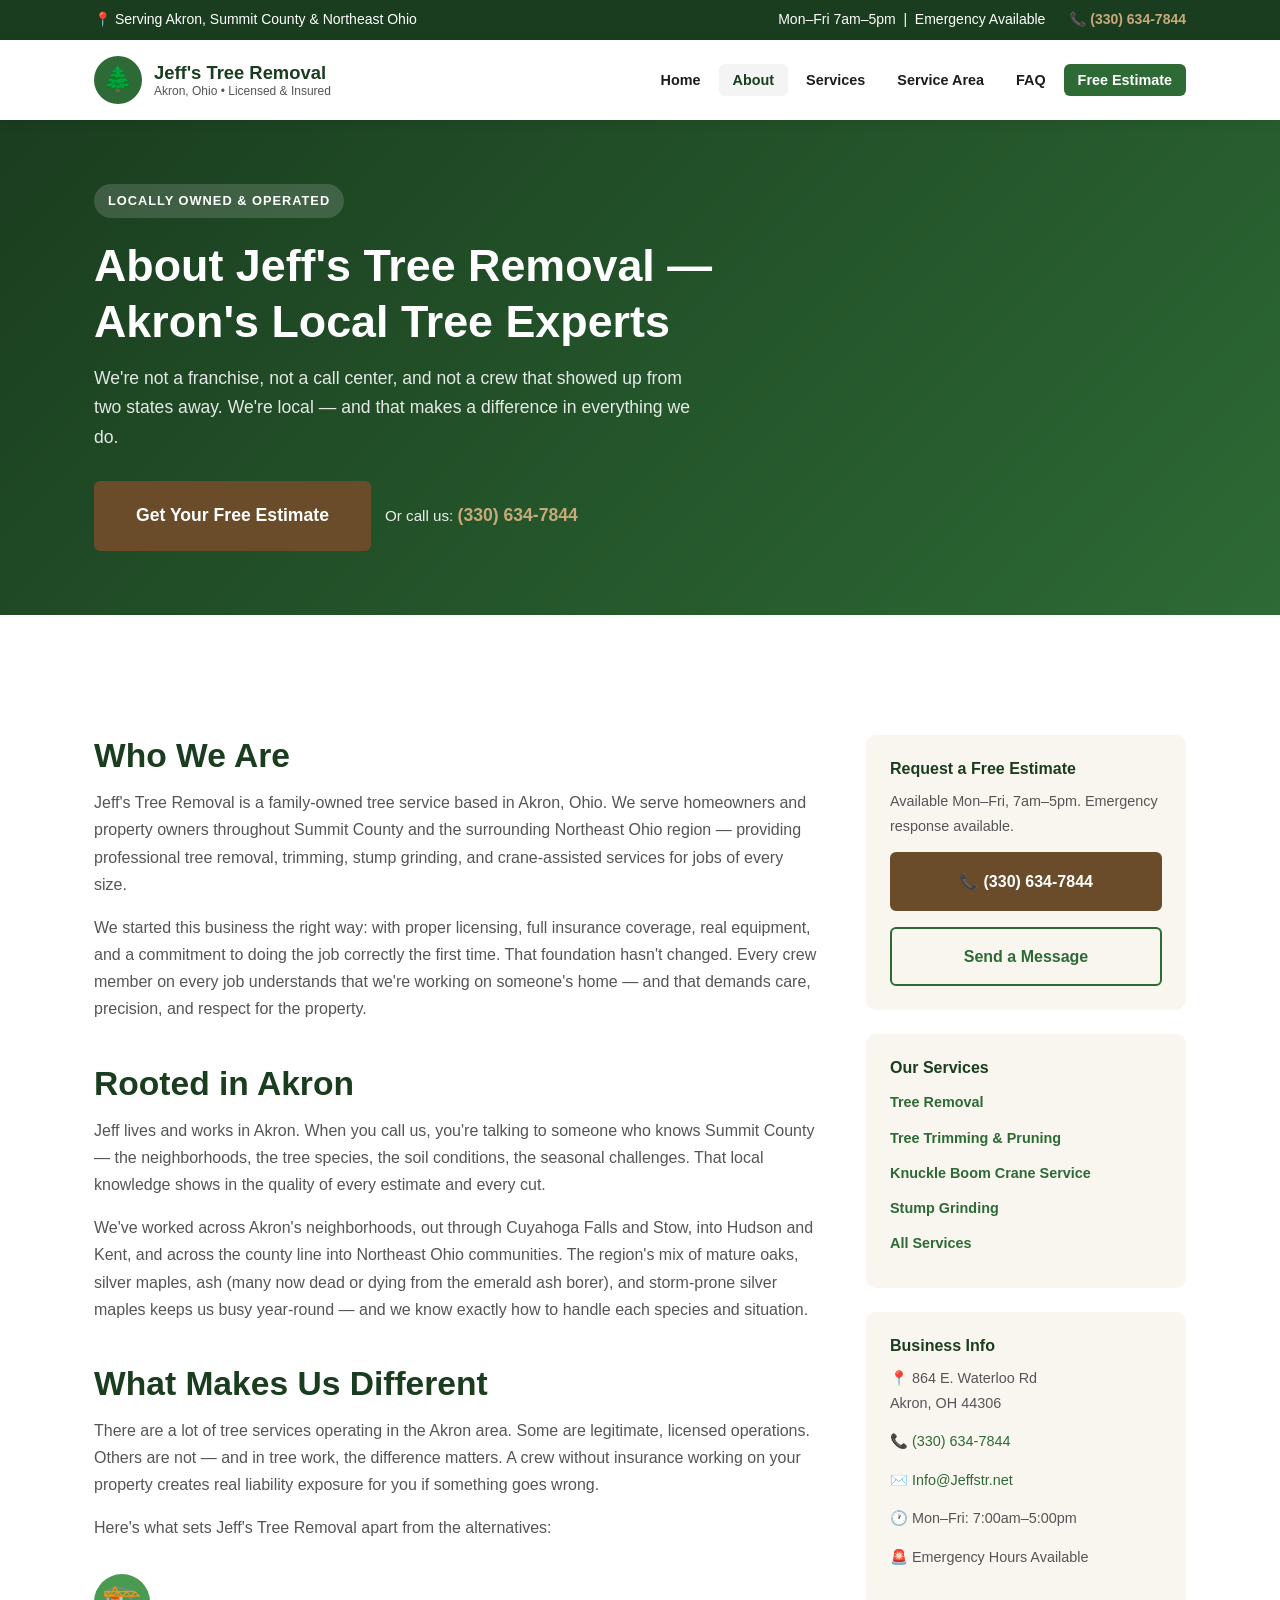
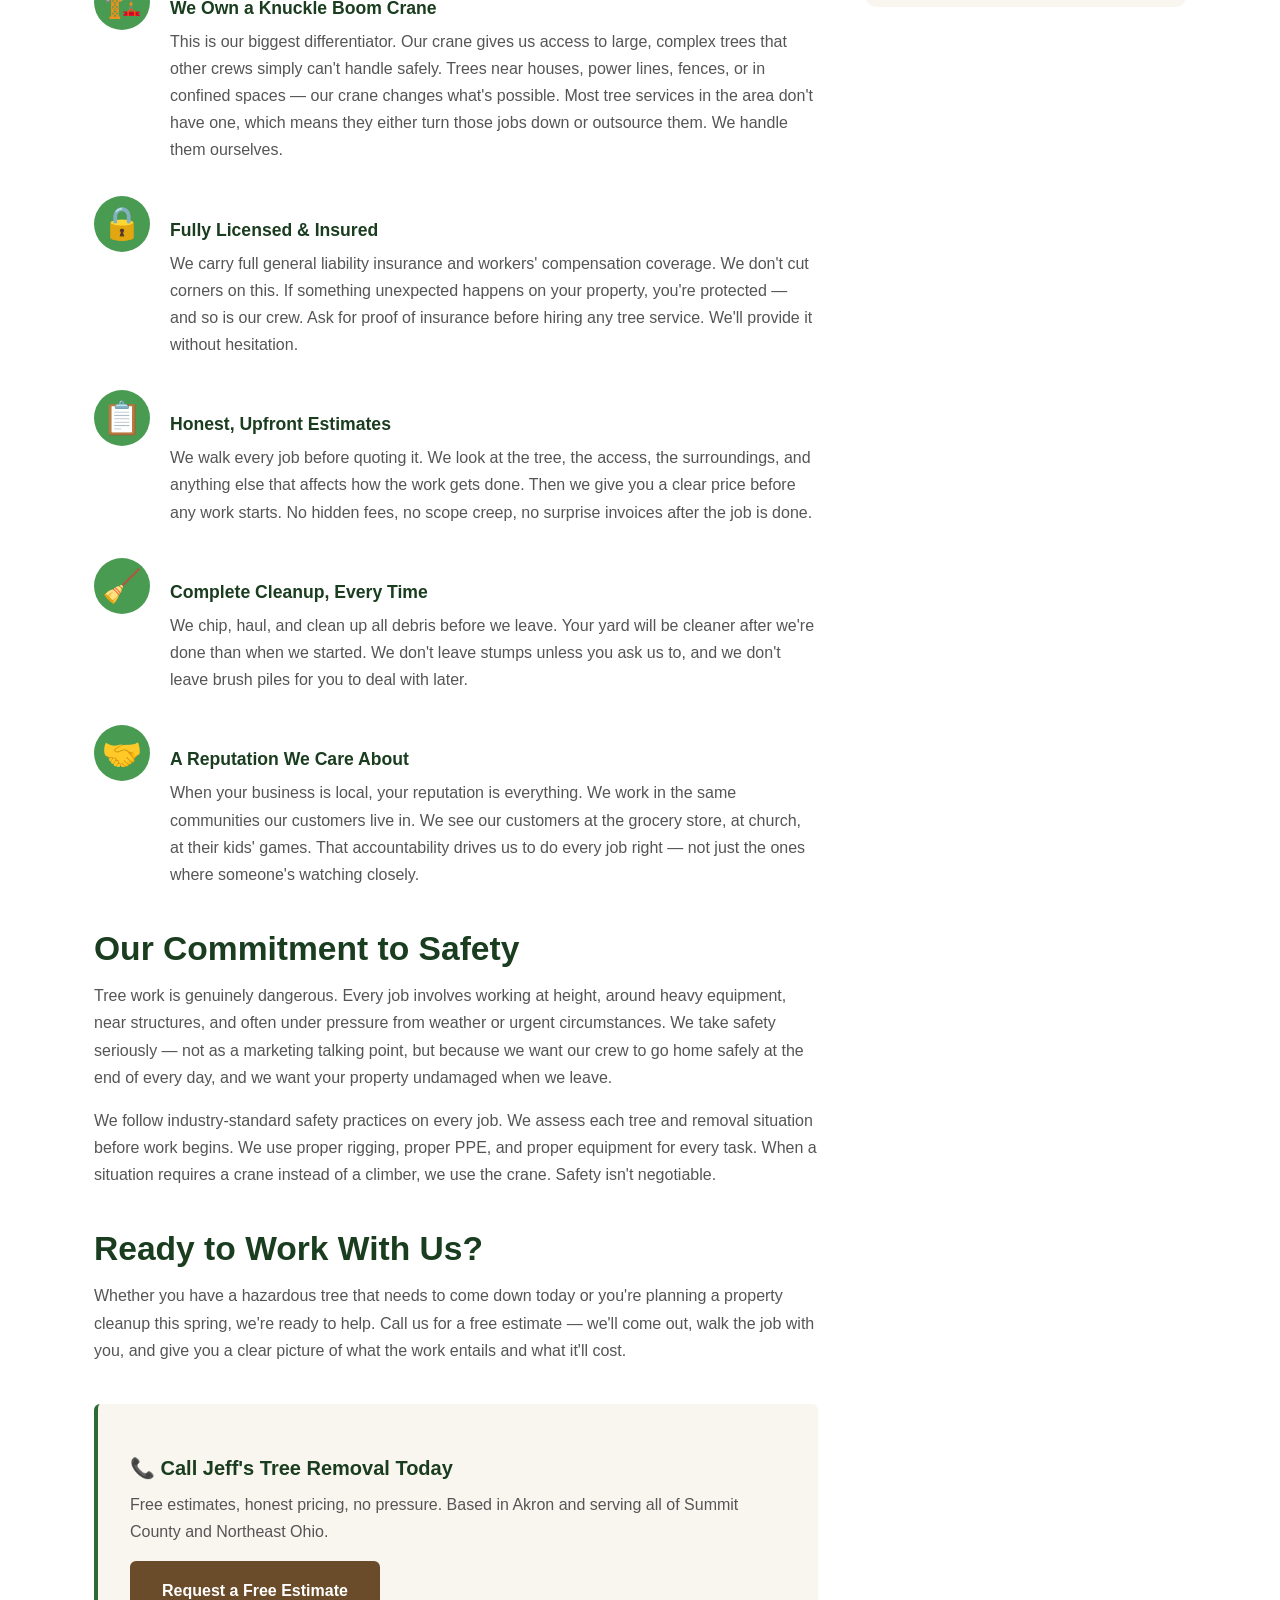
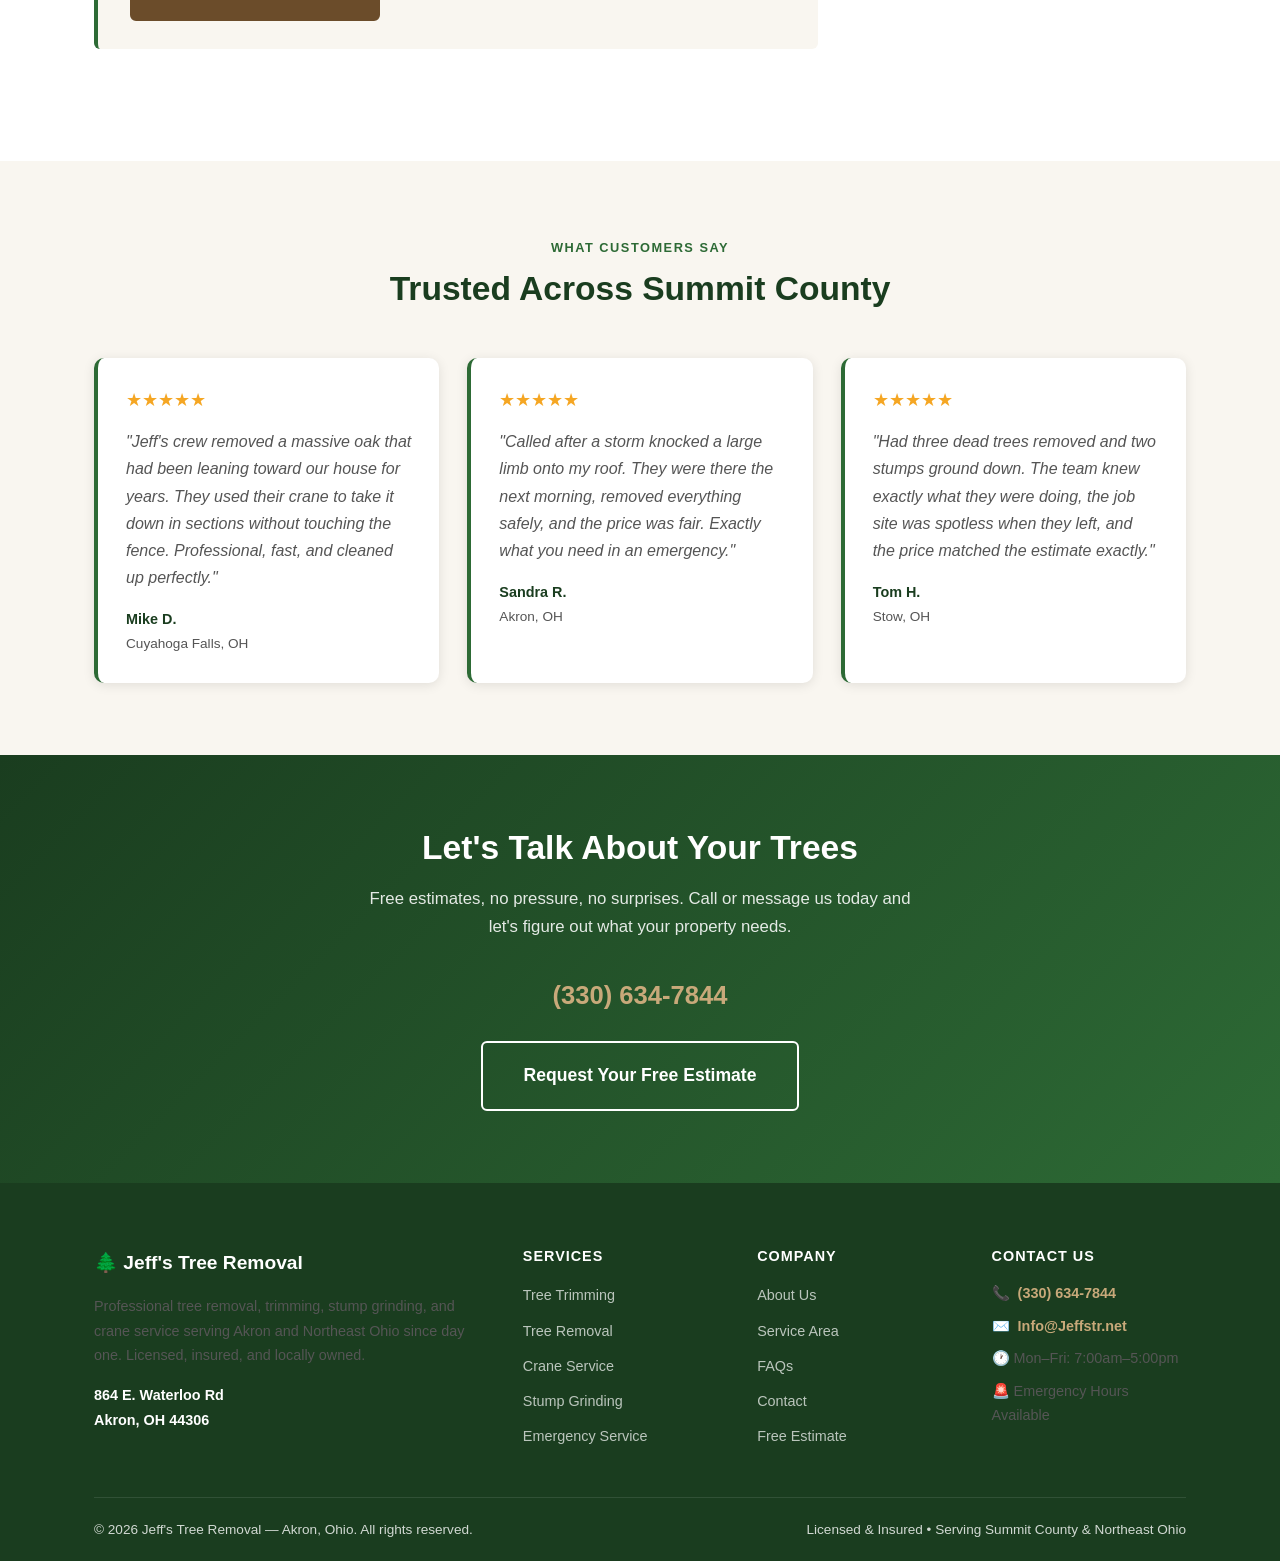
==== about.html @ 631e23ee "Add remaining pages: crane-service, about, faq, service-area, contact, services + CSS updates" ====
<!DOCTYPE html>
<html lang="en">
<head>
  <meta charset="UTF-8">
  <meta name="viewport" content="width=device-width, initial-scale=1.0">
  <title>About Jeff's Tree Removal | Local Akron, OH Tree Service</title>
  <meta name="description" content="Jeff's Tree Removal is a locally owned tree service based in Akron, OH. Licensed, insured, and serving Summit County. Call (330) 634-7844 for a free estimate.">
  <link rel="canonical" href="https://www.jeffstr.net/about.html">
  <link rel="stylesheet" href="styles.css">
</head>
<body>

  <!-- Top Bar -->
  <div class="topbar">
    <div class="container">
      <span>📍 Serving Akron, Summit County &amp; Northeast Ohio</span>
      <div class="topbar-items">
        <span>Mon–Fri 7am–5pm &nbsp;|&nbsp; Emergency Available</span>
        <a href="tel:3306347844">📞 (330) 634-7844</a>
      </div>
    </div>
  </div>

  <!-- Header -->
  <header class="site-header">
    <div class="header-inner">
      <a href="index.html" class="site-logo">
        <div class="logo-icon">🌲</div>
        <div class="logo-text">
          <div class="logo-name">Jeff's Tree Removal</div>
          <div class="logo-tag">Akron, Ohio &bull; Licensed &amp; Insured</div>
        </div>
      </a>
      <nav>
        <button class="menu-toggle" onclick="document.querySelector('nav ul').classList.toggle('open')">☰</button>
        <ul>
          <li><a href="index.html">Home</a></li>
          <li><a href="about.html" class="active">About</a></li>
          <li><a href="services.html">Services</a></li>
          <li><a href="service-area.html">Service Area</a></li>
          <li><a href="faq.html">FAQ</a></li>
          <li><a href="contact.html" class="nav-cta">Free Estimate</a></li>
        </ul>
      </nav>
    </div>
  </header>

  <!-- Page Hero -->
  <section class="page-hero">
    <div class="container">
      <div class="page-hero-content">
        <div class="hero-badge">Locally Owned &amp; Operated</div>
        <h1>About Jeff's Tree Removal — Akron's Local Tree Experts</h1>
        <p>We're not a franchise, not a call center, and not a crew that showed up from two states away. We're local — and that makes a difference in everything we do.</p>
        <div class="hero-actions">
          <a href="contact.html" class="btn btn-earth btn-lg">Get Your Free Estimate</a>
          <div class="hero-phone">Or call us: <a href="tel:3306347844">(330) 634-7844</a></div>
        </div>
      </div>
    </div>
  </section>

  <!-- About Content -->
  <section class="section">
    <div class="container content-layout">
      <div class="content-main">
        <h2>Who We Are</h2>
        <p>Jeff's Tree Removal is a family-owned tree service based in Akron, Ohio. We serve homeowners and property owners throughout Summit County and the surrounding Northeast Ohio region — providing professional tree removal, trimming, stump grinding, and crane-assisted services for jobs of every size.</p>
        <p>We started this business the right way: with proper licensing, full insurance coverage, real equipment, and a commitment to doing the job correctly the first time. That foundation hasn't changed. Every crew member on every job understands that we're working on someone's home — and that demands care, precision, and respect for the property.</p>

        <h2>Rooted in Akron</h2>
        <p>Jeff lives and works in Akron. When you call us, you're talking to someone who knows Summit County — the neighborhoods, the tree species, the soil conditions, the seasonal challenges. That local knowledge shows in the quality of every estimate and every cut.</p>
        <p>We've worked across Akron's neighborhoods, out through Cuyahoga Falls and Stow, into Hudson and Kent, and across the county line into Northeast Ohio communities. The region's mix of mature oaks, silver maples, ash (many now dead or dying from the emerald ash borer), and storm-prone silver maples keeps us busy year-round — and we know exactly how to handle each species and situation.</p>

        <h2>What Makes Us Different</h2>
        <p>There are a lot of tree services operating in the Akron area. Some are legitimate, licensed operations. Others are not — and in tree work, the difference matters. A crew without insurance working on your property creates real liability exposure for you if something goes wrong.</p>
        <p>Here's what sets Jeff's Tree Removal apart from the alternatives:</p>

        <div class="about-features">
          <div class="about-feature">
            <div class="about-feature-icon">🏗️</div>
            <div>
              <h3>We Own a Knuckle Boom Crane</h3>
              <p>This is our biggest differentiator. Our crane gives us access to large, complex trees that other crews simply can't handle safely. Trees near houses, power lines, fences, or in confined spaces — our crane changes what's possible. Most tree services in the area don't have one, which means they either turn those jobs down or outsource them. We handle them ourselves.</p>
            </div>
          </div>
          <div class="about-feature">
            <div class="about-feature-icon">🔒</div>
            <div>
              <h3>Fully Licensed &amp; Insured</h3>
              <p>We carry full general liability insurance and workers' compensation coverage. We don't cut corners on this. If something unexpected happens on your property, you're protected — and so is our crew. Ask for proof of insurance before hiring any tree service. We'll provide it without hesitation.</p>
            </div>
          </div>
          <div class="about-feature">
            <div class="about-feature-icon">📋</div>
            <div>
              <h3>Honest, Upfront Estimates</h3>
              <p>We walk every job before quoting it. We look at the tree, the access, the surroundings, and anything else that affects how the work gets done. Then we give you a clear price before any work starts. No hidden fees, no scope creep, no surprise invoices after the job is done.</p>
            </div>
          </div>
          <div class="about-feature">
            <div class="about-feature-icon">🧹</div>
            <div>
              <h3>Complete Cleanup, Every Time</h3>
              <p>We chip, haul, and clean up all debris before we leave. Your yard will be cleaner after we're done than when we started. We don't leave stumps unless you ask us to, and we don't leave brush piles for you to deal with later.</p>
            </div>
          </div>
          <div class="about-feature">
            <div class="about-feature-icon">🤝</div>
            <div>
              <h3>A Reputation We Care About</h3>
              <p>When your business is local, your reputation is everything. We work in the same communities our customers live in. We see our customers at the grocery store, at church, at their kids' games. That accountability drives us to do every job right — not just the ones where someone's watching closely.</p>
            </div>
          </div>
        </div>

        <h2>Our Commitment to Safety</h2>
        <p>Tree work is genuinely dangerous. Every job involves working at height, around heavy equipment, near structures, and often under pressure from weather or urgent circumstances. We take safety seriously — not as a marketing talking point, but because we want our crew to go home safely at the end of every day, and we want your property undamaged when we leave.</p>
        <p>We follow industry-standard safety practices on every job. We assess each tree and removal situation before work begins. We use proper rigging, proper PPE, and proper equipment for every task. When a situation requires a crane instead of a climber, we use the crane. Safety isn't negotiable.</p>

        <h2>Ready to Work With Us?</h2>
        <p>Whether you have a hazardous tree that needs to come down today or you're planning a property cleanup this spring, we're ready to help. Call us for a free estimate — we'll come out, walk the job with you, and give you a clear picture of what the work entails and what it'll cost.</p>

        <div class="callout-box">
          <h3>📞 Call Jeff's Tree Removal Today</h3>
          <p>Free estimates, honest pricing, no pressure. Based in Akron and serving all of Summit County and Northeast Ohio.</p>
          <a href="contact.html" class="btn btn-earth">Request a Free Estimate</a>
        </div>
      </div>

      <aside class="content-sidebar">
        <div class="sidebar-card">
          <h3>Request a Free Estimate</h3>
          <p>Available Mon–Fri, 7am–5pm. Emergency response available.</p>
          <a href="tel:3306347844" class="btn btn-earth btn-block">📞 (330) 634-7844</a>
          <a href="contact.html" class="btn btn-outline btn-block mt-1">Send a Message</a>
        </div>
        <div class="sidebar-card">
          <h3>Our Services</h3>
          <ul class="sidebar-links">
            <li><a href="tree-removal.html">Tree Removal</a></li>
            <li><a href="tree-trimming.html">Tree Trimming &amp; Pruning</a></li>
            <li><a href="crane-service.html">Knuckle Boom Crane Service</a></li>
            <li><a href="stump-grinding.html">Stump Grinding</a></li>
            <li><a href="services.html">All Services</a></li>
          </ul>
        </div>
        <div class="sidebar-card">
          <h3>Business Info</h3>
          <p>📍 864 E. Waterloo Rd<br>Akron, OH 44306</p>
          <p>📞 <a href="tel:3306347844">(330) 634-7844</a></p>
          <p>✉️ <a href="mailto:Info@Jeffstr.net">Info@Jeffstr.net</a></p>
          <p>🕐 Mon–Fri: 7:00am–5:00pm</p>
          <p>🚨 Emergency Hours Available</p>
        </div>
      </aside>
    </div>
  </section>

  <!-- Testimonials -->
  <section class="section section-light">
    <div class="container">
      <div class="section-header text-center">
        <div class="section-eyebrow">What Customers Say</div>
        <h2>Trusted Across Summit County</h2>
      </div>
      <div class="testimonials-grid">
        <div class="testimonial-card">
          <div class="testimonial-stars">★★★★★</div>
          <p class="testimonial-text">"Jeff's crew removed a massive oak that had been leaning toward our house for years. They used their crane to take it down in sections without touching the fence. Professional, fast, and cleaned up perfectly."</p>
          <div class="testimonial-author">Mike D.</div>
          <div class="testimonial-location">Cuyahoga Falls, OH</div>
        </div>
        <div class="testimonial-card">
          <div class="testimonial-stars">★★★★★</div>
          <p class="testimonial-text">"Called after a storm knocked a large limb onto my roof. They were there the next morning, removed everything safely, and the price was fair. Exactly what you need in an emergency."</p>
          <div class="testimonial-author">Sandra R.</div>
          <div class="testimonial-location">Akron, OH</div>
        </div>
        <div class="testimonial-card">
          <div class="testimonial-stars">★★★★★</div>
          <p class="testimonial-text">"Had three dead trees removed and two stumps ground down. The team knew exactly what they were doing, the job site was spotless when they left, and the price matched the estimate exactly."</p>
          <div class="testimonial-author">Tom H.</div>
          <div class="testimonial-location">Stow, OH</div>
        </div>
      </div>
    </div>
  </section>

  <!-- CTA -->
  <section class="cta-section">
    <div class="container">
      <h2>Let's Talk About Your Trees</h2>
      <p>Free estimates, no pressure, no surprises. Call or message us today and let's figure out what your property needs.</p>
      <span class="cta-phone"><a href="tel:3306347844">(330) 634-7844</a></span>
      <a href="contact.html" class="btn btn-secondary btn-lg">Request Your Free Estimate</a>
    </div>
  </section>

  <!-- Footer -->
  <footer class="site-footer">
    <div class="footer-main">
      <div class="container">
        <div class="footer-grid">
          <div class="footer-brand">
            <div class="logo-name">🌲 Jeff's Tree Removal</div>
            <p>Professional tree removal, trimming, stump grinding, and crane service serving Akron and Northeast Ohio since day one. Licensed, insured, and locally owned.</p>
            <p style="margin-top:12px"><strong style="color:white">864 E. Waterloo Rd<br>Akron, OH 44306</strong></p>
          </div>
          <div class="footer-col">
            <h4>Services</h4>
            <ul>
              <li><a href="tree-trimming.html">Tree Trimming</a></li>
              <li><a href="tree-removal.html">Tree Removal</a></li>
              <li><a href="crane-service.html">Crane Service</a></li>
              <li><a href="stump-grinding.html">Stump Grinding</a></li>
              <li><a href="contact.html">Emergency Service</a></li>
            </ul>
          </div>
          <div class="footer-col">
            <h4>Company</h4>
            <ul>
              <li><a href="about.html">About Us</a></li>
              <li><a href="service-area.html">Service Area</a></li>
              <li><a href="faq.html">FAQs</a></li>
              <li><a href="contact.html">Contact</a></li>
              <li><a href="contact.html">Free Estimate</a></li>
            </ul>
          </div>
          <div class="footer-col footer-contact">
            <h4>Contact Us</h4>
            <p>📞 <a href="tel:3306347844">(330) 634-7844</a></p>
            <p>✉️ <a href="mailto:Info@Jeffstr.net">Info@Jeffstr.net</a></p>
            <p>🕐 Mon–Fri: 7:00am–5:00pm</p>
            <p>🚨 Emergency Hours Available</p>
          </div>
        </div>
      </div>
    </div>
    <div class="container">
      <div class="footer-bottom">
        <span>© 2026 Jeff's Tree Removal — Akron, Ohio. All rights reserved.</span>
        <span>Licensed &amp; Insured &bull; Serving Summit County &amp; Northeast Ohio</span>
      </div>
    </div>
  </footer>

</body>
</html>
---- styles.css ----
/* Jeff's Tree Removal — Professional Stylesheet */
:root {
  --green-dark: #1a3d1f;
  --green-mid: #2d6a35;
  --green-light: #4a9b52;
  --green-accent: #5cb85c;
  --earth: #6b4c2a;
  --earth-light: #c8a97a;
  --cream: #f9f6f0;
  --white: #ffffff;
  --gray-light: #f4f4f4;
  --gray-mid: #e0e0e0;
  --gray-text: #555555;
  --dark: #1c1c1c;
  --shadow: 0 2px 12px rgba(0,0,0,0.10);
  --shadow-lg: 0 6px 30px rgba(0,0,0,0.15);
  --radius: 6px;
  --font-main: 'Segoe UI', Helvetica, Arial, sans-serif;
}

/* Reset & Base */
*, *::before, *::after { box-sizing: border-box; margin: 0; padding: 0; }
html { scroll-behavior: smooth; }
body { font-family: var(--font-main); color: var(--dark); background: var(--white); line-height: 1.7; font-size: 16px; }
img { max-width: 100%; height: auto; display: block; }
a { color: var(--green-mid); text-decoration: none; }
a:hover { color: var(--green-dark); text-decoration: underline; }
ul { list-style: none; }

/* Typography */
h1, h2, h3, h4 { font-weight: 700; line-height: 1.25; color: var(--green-dark); }
h1 { font-size: clamp(1.8rem, 4vw, 2.8rem); }
h2 { font-size: clamp(1.5rem, 3vw, 2.1rem); }
h3 { font-size: 1.25rem; }
p { margin-bottom: 1rem; color: var(--gray-text); }

/* Utility */
.container { max-width: 1140px; margin: 0 auto; padding: 0 24px; }
.section { padding: 72px 0; }
.section-light { background: var(--cream); }
.section-dark { background: var(--green-dark); }
.section-gray { background: var(--gray-light); }
.text-center { text-align: center; }
.text-white { color: var(--white) !important; }
.text-white p, .text-white h2 { color: var(--white); }
.mt-1 { margin-top: 1rem; }
.mt-2 { margin-top: 2rem; }
.mb-1 { margin-bottom: 1rem; }
.mb-2 { margin-bottom: 2rem; }

/* Buttons */
.btn { display: inline-block; padding: 14px 30px; border-radius: var(--radius); font-weight: 700; font-size: 1rem; cursor: pointer; transition: all 0.2s ease; border: 2px solid transparent; text-decoration: none !important; }
.btn-primary { background: var(--green-mid); color: var(--white); border-color: var(--green-mid); }
.btn-primary:hover { background: var(--green-dark); border-color: var(--green-dark); color: var(--white); }
.btn-secondary { background: transparent; color: var(--white); border-color: var(--white); }
.btn-secondary:hover { background: var(--white); color: var(--green-dark); }
.btn-earth { background: var(--earth); color: var(--white); border-color: var(--earth); }
.btn-earth:hover { background: #5a3e22; border-color: #5a3e22; color: var(--white); }
.btn-lg { padding: 18px 40px; font-size: 1.1rem; }

/* Top Bar */
.topbar { background: var(--green-dark); color: var(--white); padding: 8px 0; font-size: 0.875rem; }
.topbar .container { display: flex; justify-content: space-between; align-items: center; gap: 12px; flex-wrap: wrap; }
.topbar a { color: var(--earth-light); font-weight: 600; }
.topbar a:hover { color: var(--white); text-decoration: none; }
.topbar-items { display: flex; gap: 24px; align-items: center; }

/* Header / Nav */
.site-header { background: var(--white); box-shadow: var(--shadow); position: sticky; top: 0; z-index: 1000; }
.header-inner { display: flex; align-items: center; justify-content: space-between; padding: 16px 24px; max-width: 1140px; margin: 0 auto; }
.site-logo { display: flex; align-items: center; gap: 12px; text-decoration: none !important; }
.site-logo .logo-icon { width: 48px; height: 48px; background: var(--green-mid); border-radius: 50%; display: flex; align-items: center; justify-content: center; color: white; font-size: 1.5rem; }
.site-logo .logo-text { line-height: 1.2; }
.site-logo .logo-name { font-size: 1.15rem; font-weight: 700; color: var(--green-dark); }
.site-logo .logo-tag { font-size: 0.75rem; color: var(--gray-text); }
nav ul { display: flex; gap: 4px; align-items: center; }
nav a { padding: 8px 14px; border-radius: var(--radius); color: var(--dark); font-weight: 600; font-size: 0.9rem; transition: background 0.2s; }
nav a:hover, nav a.active { background: var(--gray-light); color: var(--green-dark); text-decoration: none; }
.nav-cta { background: var(--green-mid) !important; color: var(--white) !important; border-radius: var(--radius) !important; }
.nav-cta:hover { background: var(--green-dark) !important; }
.menu-toggle { display: none; background: none; border: none; font-size: 1.5rem; cursor: pointer; color: var(--green-dark); }

/* Hero */
.hero { background: linear-gradient(135deg, var(--green-dark) 0%, var(--green-mid) 60%, #3a7a40 100%); color: var(--white); padding: 96px 0 80px; position: relative; overflow: hidden; }
.hero::before { content: ''; position: absolute; inset: 0; background: url("data:image/svg+xml,%3Csvg width='60' height='60' viewBox='0 0 60 60' xmlns='http://www.w3.org/2000/svg'%3E%3Cg fill='none' fill-rule='evenodd'%3E%3Cg fill='%23ffffff' fill-opacity='0.03'%3E%3Cpath d='M36 34v-4h-2v4h-4v2h4v4h2v-4h4v-2h-4zm0-30V0h-2v4h-4v2h4v4h2V6h4V4h-4zM6 34v-4H4v4H0v2h4v4h2v-4h4v-2H6zM6 4V0H4v4H0v2h4v4h2V6h4V4H6z'/%3E%3C/g%3E%3C/g%3E%3C/svg%3E"); }
.hero .container { position: relative; z-index: 1; }
.hero-content { max-width: 640px; }
.hero-badge { display: inline-block; background: rgba(255,255,255,0.15); color: var(--white); padding: 6px 14px; border-radius: 20px; font-size: 0.8rem; font-weight: 700; text-transform: uppercase; letter-spacing: 1px; margin-bottom: 20px; }
.hero h1 { color: var(--white); margin-bottom: 20px; }
.hero p { color: rgba(255,255,255,0.88); font-size: 1.1rem; margin-bottom: 32px; }
.hero-actions { display: flex; gap: 14px; flex-wrap: wrap; align-items: center; }
.hero-phone { color: rgba(255,255,255,0.9); font-size: 0.95rem; }
.hero-phone a { color: var(--earth-light); font-weight: 700; font-size: 1.1rem; }
.hero-features { display: flex; gap: 24px; margin-top: 48px; flex-wrap: wrap; }
.hero-feature { display: flex; align-items: center; gap: 8px; color: rgba(255,255,255,0.85); font-size: 0.9rem; }
.hero-feature .icon { color: var(--earth-light); font-size: 1.1rem; }

/* Trust Bar */
.trust-bar { background: var(--earth); padding: 20px 0; }
.trust-bar .container { display: flex; gap: 32px; align-items: center; justify-content: center; flex-wrap: wrap; }
.trust-item { display: flex; align-items: center; gap: 10px; color: var(--white); font-size: 0.9rem; font-weight: 600; }
.trust-item .icon { font-size: 1.3rem; color: var(--earth-light); }

/* Services Grid */
.services-grid { display: grid; grid-template-columns: repeat(auto-fill, minmax(300px, 1fr)); gap: 28px; margin-top: 48px; }
.service-card { background: var(--white); border-radius: 10px; box-shadow: var(--shadow); overflow: hidden; transition: transform 0.2s, box-shadow 0.2s; }
.service-card:hover { transform: translateY(-4px); box-shadow: var(--shadow-lg); }
.service-card-icon { background: var(--green-mid); color: var(--white); padding: 28px; font-size: 2.5rem; text-align: center; }
.service-card-body { padding: 24px; }
.service-card h3 { color: var(--green-dark); margin-bottom: 10px; }
.service-card p { margin-bottom: 16px; font-size: 0.95rem; }
.service-card .learn-more { color: var(--green-mid); font-weight: 700; font-size: 0.9rem; }
.service-card .learn-more:hover { color: var(--green-dark); }

/* Section Headers */
.section-header { margin-bottom: 16px; }
.section-eyebrow { display: inline-block; color: var(--green-mid); font-weight: 700; font-size: 0.8rem; text-transform: uppercase; letter-spacing: 1.5px; margin-bottom: 10px; }
.section-header h2 { margin-bottom: 12px; }
.section-header p { max-width: 600px; font-size: 1.05rem; }

/* Why Us / Feature List */
.why-grid { display: grid; grid-template-columns: repeat(auto-fill, minmax(260px, 1fr)); gap: 32px; margin-top: 48px; }
.why-item { text-align: center; padding: 32px 20px; }
.why-icon { width: 72px; height: 72px; background: var(--green-light); border-radius: 50%; display: flex; align-items: center; justify-content: center; font-size: 1.8rem; margin: 0 auto 20px; color: var(--white); }
.why-item h3 { color: var(--green-dark); margin-bottom: 10px; }

/* CTA Section */
.cta-section { background: linear-gradient(135deg, var(--green-dark), var(--green-mid)); padding: 72px 0; text-align: center; }
.cta-section h2 { color: var(--white); margin-bottom: 16px; }
.cta-section p { color: rgba(255,255,255,0.88); max-width: 560px; margin: 0 auto 32px; font-size: 1.05rem; }
.cta-phone { font-size: 1.6rem; font-weight: 700; color: var(--earth-light); display: block; margin-bottom: 24px; }
.cta-phone a { color: inherit; }

/* Service Area */
.area-grid { display: grid; grid-template-columns: repeat(auto-fill, minmax(180px, 1fr)); gap: 12px; margin-top: 32px; }
.area-tag { background: var(--white); border: 2px solid var(--green-light); border-radius: var(--radius); padding: 10px 16px; text-align: center; font-weight: 600; color: var(--green-dark); font-size: 0.9rem; }

/* Testimonials */
.testimonials-grid { display: grid; grid-template-columns: repeat(auto-fill, minmax(300px, 1fr)); gap: 28px; margin-top: 48px; }
.testimonial-card { background: var(--white); border-radius: 10px; padding: 28px; box-shadow: var(--shadow); border-left: 4px solid var(--green-mid); }
.testimonial-stars { color: #f5a623; font-size: 1.1rem; margin-bottom: 12px; }
.testimonial-text { font-style: italic; color: var(--gray-text); margin-bottom: 16px; }
.testimonial-author { font-weight: 700; color: var(--green-dark); font-size: 0.9rem; }
.testimonial-location { color: var(--gray-text); font-size: 0.85rem; }

/* FAQ */
.faq-list { margin-top: 40px; }
.faq-item { border: 1px solid var(--gray-mid); border-radius: var(--radius); margin-bottom: 12px; overflow: hidden; }
.faq-question { padding: 20px 24px; font-weight: 700; color: var(--green-dark); cursor: pointer; display: flex; justify-content: space-between; align-items: center; background: var(--white); transition: background 0.2s; }
.faq-question:hover { background: var(--gray-light); }
.faq-answer { padding: 0 24px; max-height: 0; overflow: hidden; transition: max-height 0.3s ease, padding 0.3s ease; background: var(--cream); }
.faq-answer.open { max-height: 400px; padding: 20px 24px; }
.faq-toggle { font-size: 1.2rem; color: var(--green-mid); transition: transform 0.3s; }
.faq-item.open .faq-toggle { transform: rotate(45deg); }

/* About */
.about-grid { display: grid; grid-template-columns: 1fr 1fr; gap: 56px; align-items: center; margin-top: 48px; }
.about-list { margin-top: 20px; }
.about-list li { display: flex; gap: 12px; margin-bottom: 14px; align-items: flex-start; }
.about-list .check { color: var(--green-mid); font-size: 1.1rem; flex-shrink: 0; margin-top: 2px; }
.values-grid { display: grid; grid-template-columns: 1fr 1fr; gap: 20px; margin-top: 32px; }
.value-card { background: var(--white); border-radius: var(--radius); padding: 20px; box-shadow: var(--shadow); }
.value-card h4 { color: var(--green-mid); margin-bottom: 6px; font-size: 1rem; }

/* Contact */
.contact-grid { display: grid; grid-template-columns: 1fr 1fr; gap: 56px; margin-top: 48px; }
.contact-info-item { display: flex; gap: 16px; margin-bottom: 28px; align-items: flex-start; }
.contact-icon { width: 48px; height: 48px; background: var(--green-mid); border-radius: 50%; display: flex; align-items: center; justify-content: center; color: white; font-size: 1.2rem; flex-shrink: 0; }
.contact-info-item h4 { color: var(--green-dark); margin-bottom: 4px; }
.contact-form { background: var(--cream); padding: 36px; border-radius: 10px; box-shadow: var(--shadow); }
.form-group { margin-bottom: 20px; }
.form-group label { display: block; font-weight: 600; color: var(--green-dark); margin-bottom: 6px; font-size: 0.9rem; }
.form-group input, .form-group select, .form-group textarea { width: 100%; padding: 12px 16px; border: 1.5px solid var(--gray-mid); border-radius: var(--radius); font-size: 1rem; font-family: inherit; background: var(--white); transition: border-color 0.2s; }
.form-group input:focus, .form-group select:focus, .form-group textarea:focus { outline: none; border-color: var(--green-mid); }
.form-group textarea { min-height: 120px; resize: vertical; }
.form-row { display: grid; grid-template-columns: 1fr 1fr; gap: 16px; }

/* Service Page Hero */
.page-hero { background: linear-gradient(135deg, var(--green-dark), var(--green-mid)); padding: 64px 0; color: white; }
.page-hero h1 { color: white; margin-bottom: 14px; }
.page-hero p { color: rgba(255,255,255,0.88); max-width: 600px; font-size: 1.1rem; }
.breadcrumb { display: flex; gap: 8px; align-items: center; margin-bottom: 20px; font-size: 0.85rem; }
.breadcrumb a { color: rgba(255,255,255,0.7); }
.breadcrumb a:hover { color: white; text-decoration: none; }
.breadcrumb span { color: rgba(255,255,255,0.5); }

/* Content + Sidebar */
.content-layout { display: grid; grid-template-columns: 1fr 320px; gap: 48px; margin-top: 48px; }
.content-body h2 { margin-top: 36px; margin-bottom: 14px; }
.content-body h3 { margin-top: 24px; margin-bottom: 10px; }
.content-body ul, .content-body ol { padding-left: 20px; list-style: disc; margin-bottom: 1rem; }
.content-body li { margin-bottom: 8px; color: var(--gray-text); }
.content-sidebar { position: sticky; top: 80px; height: fit-content; }
.sidebar-cta { background: var(--green-dark); color: white; padding: 28px; border-radius: 10px; text-align: center; }
.sidebar-cta h3 { color: white; margin-bottom: 12px; font-size: 1.1rem; }
.sidebar-cta .phone { font-size: 1.4rem; font-weight: 700; color: var(--earth-light); display: block; margin: 16px 0; }
.sidebar-services { background: var(--cream); border-radius: 10px; padding: 24px; margin-top: 24px; }
.sidebar-services h4 { color: var(--green-dark); margin-bottom: 14px; font-size: 1rem; }
.sidebar-services ul { list-style: none; }
.sidebar-services li { margin-bottom: 8px; }
.sidebar-services a { color: var(--green-mid); font-weight: 600; font-size: 0.9rem; display: flex; align-items: center; gap: 6px; }
.sidebar-services a:hover { color: var(--green-dark); text-decoration: none; }

/* Footer */
.site-footer { background: var(--green-dark); color: rgba(255,255,255,0.8); }
.footer-main { padding: 64px 0 40px; }
.footer-grid { display: grid; grid-template-columns: 2fr 1fr 1fr 1fr; gap: 40px; }
.footer-brand .logo-name { font-size: 1.2rem; font-weight: 700; color: white; }
.footer-brand p { margin-top: 14px; font-size: 0.9rem; line-height: 1.7; }
.footer-col h4 { color: white; font-size: 0.9rem; text-transform: uppercase; letter-spacing: 1px; margin-bottom: 16px; }
.footer-col ul li { margin-bottom: 8px; }
.footer-col a { color: rgba(255,255,255,0.7); font-size: 0.9rem; }
.footer-col a:hover { color: white; text-decoration: none; }
.footer-contact p { font-size: 0.9rem; margin-bottom: 8px; display: flex; gap: 8px; align-items: flex-start; }
.footer-contact a { color: var(--earth-light); font-weight: 600; }
.footer-bottom { border-top: 1px solid rgba(255,255,255,0.1); padding: 20px 0; display: flex; justify-content: space-between; align-items: center; gap: 12px; flex-wrap: wrap; font-size: 0.85rem; }

/* Checklist / Process */
.process-steps { margin-top: 40px; }
.step { display: flex; gap: 24px; margin-bottom: 32px; }
.step-num { width: 48px; height: 48px; background: var(--green-mid); color: white; border-radius: 50%; display: flex; align-items: center; justify-content: center; font-weight: 700; font-size: 1.1rem; flex-shrink: 0; }
.step-body h3 { color: var(--green-dark); margin-bottom: 8px; }

/* Page Hero Content */
.page-hero-content { max-width: 680px; }
.page-hero-content h1 { color: white; margin-bottom: 14px; }
.page-hero-content p { color: rgba(255,255,255,0.88); font-size: 1.1rem; margin-bottom: 28px; }

/* Content Main (inner content area of content-layout) */
.content-main h2 { margin-top: 2.5rem; margin-bottom: 0.75rem; }
.content-main h2:first-child { margin-top: 0; }
.content-main h3 { margin-top: 1.5rem; margin-bottom: 0.5rem; }
.content-main ul, .content-main ol { padding-left: 22px; list-style: disc; margin-bottom: 1rem; }
.content-main ol { list-style: decimal; }
.content-main li { margin-bottom: 8px; color: var(--gray-text); }
.content-main p:last-child { margin-bottom: 0; }

/* Callout Box */
.callout-box { background: var(--cream); border-left: 4px solid var(--green-mid); border-radius: var(--radius); padding: 28px 32px; margin: 2.5rem 0; }
.callout-box h3 { color: var(--green-dark); margin-bottom: 10px; }
.callout-box p { margin-bottom: 16px; }

/* Sidebar Cards */
.sidebar-card { background: var(--cream); border-radius: 10px; padding: 24px; margin-bottom: 24px; }
.sidebar-card h3 { color: var(--green-dark); margin-bottom: 10px; font-size: 1rem; }
.sidebar-card p { font-size: 0.9rem; margin-bottom: 14px; }
.sidebar-links { list-style: none !important; padding-left: 0 !important; }
.sidebar-links li { margin-bottom: 8px; }
.sidebar-links a { color: var(--green-mid); font-weight: 600; font-size: 0.9rem; }
.sidebar-links a:hover { color: var(--green-dark); }

/* Button Variants */
.btn-block { display: block; text-align: center; width: 100%; }
.btn-outline { background: transparent; color: var(--green-mid); border-color: var(--green-mid); }
.btn-outline:hover { background: var(--green-mid); color: var(--white); }

/* About Features */
.about-features { margin: 2rem 0; }
.about-feature { display: flex; gap: 20px; margin-bottom: 2rem; align-items: flex-start; }
.about-feature-icon { font-size: 2rem; flex-shrink: 0; width: 56px; height: 56px; background: var(--green-light); border-radius: 50%; display: flex; align-items: center; justify-content: center; }
.about-feature h3 { color: var(--green-dark); margin-bottom: 8px; font-size: 1.1rem; }

/* FAQ Page (non-accordion) */
.faq-group { margin-bottom: 3rem; }
.faq-group h2 { border-bottom: 2px solid var(--green-light); padding-bottom: 12px; margin-bottom: 1.5rem; }
.faq-item { margin-bottom: 2rem; }
.faq-item h3 { color: var(--green-dark); font-size: 1.1rem; margin-bottom: 0.5rem; }

/* Service Area Page */
.area-section { margin-bottom: 3rem; }
.area-section h3 { color: var(--green-dark); font-size: 1.2rem; margin-bottom: 1.25rem; }
.area-grid-lg { display: grid; grid-template-columns: repeat(auto-fill, minmax(280px, 1fr)); gap: 20px; }
.area-card { background: var(--cream); border-radius: var(--radius); padding: 22px; border-top: 3px solid var(--green-mid); }
.area-card h4 { color: var(--green-dark); margin-bottom: 8px; }
.area-card p { font-size: 0.9rem; margin-bottom: 12px; }
.area-link { color: var(--green-mid); font-weight: 700; font-size: 0.88rem; }
.area-link:hover { color: var(--green-dark); }
.area-tags-large { display: flex; flex-wrap: wrap; gap: 10px; margin-top: 1rem; }
.area-tags-large .area-tag { min-width: auto; }

/* Contact Page */
.contact-layout { display: grid; grid-template-columns: 1fr 1fr; gap: 56px; margin-top: 40px; }
.contact-cards { display: grid; grid-template-columns: 1fr 1fr; gap: 16px; margin: 1.5rem 0 2rem; }
.contact-card { background: var(--cream); border-radius: var(--radius); padding: 20px; display: flex; gap: 14px; align-items: flex-start; }
.contact-card-icon { font-size: 1.5rem; flex-shrink: 0; width: 44px; height: 44px; background: var(--green-mid); border-radius: 50%; display: flex; align-items: center; justify-content: center; }
.contact-card-body h3 { color: var(--green-dark); font-size: 0.95rem; margin-bottom: 4px; }
.contact-card-body p { font-size: 0.88rem; margin-bottom: 4px; }
.contact-note { font-size: 0.8rem !important; color: #888 !important; }
.emergency-callout { background: #fff3cd; border: 2px solid #ffc107; border-radius: var(--radius); padding: 24px; margin: 2rem 0; }
.emergency-callout h3 { color: var(--green-dark); margin-bottom: 10px; }
.emergency-callout p { margin-bottom: 16px; }
.contact-form-wrap { background: var(--cream); border-radius: 10px; padding: 36px; box-shadow: var(--shadow); height: fit-content; }
.contact-form-wrap h2 { margin-bottom: 8px; }
.contact-form-wrap > p { margin-bottom: 1.5rem; }
.process-steps { margin-top: 1.5rem; }
.process-step { display: flex; gap: 18px; margin-bottom: 24px; align-items: flex-start; }
.step-number { width: 40px; height: 40px; background: var(--green-mid); color: white; border-radius: 50%; display: flex; align-items: center; justify-content: center; font-weight: 700; font-size: 1rem; flex-shrink: 0; }
.step-body h4 { color: var(--green-dark); margin-bottom: 4px; }
.step-body p { font-size: 0.9rem; }
.form-check { display: flex; gap: 10px; align-items: center; }
.form-check input { width: auto; }
.form-check label { font-weight: 400; color: var(--gray-text); font-size: 0.9rem; margin: 0; }
.form-note { font-size: 0.85rem; color: var(--gray-text); text-align: center; margin-top: 14px; margin-bottom: 0; }
.required { color: var(--earth); }
.contact-form { display: flex; flex-direction: column; }
.contact-form .btn { margin-top: 8px; }

/* Services Overview Page */
.service-detail-card { display: flex; gap: 28px; background: var(--white); border-radius: 10px; box-shadow: var(--shadow); padding: 36px; margin-bottom: 28px; align-items: flex-start; transition: box-shadow 0.2s; }
.service-detail-card:hover { box-shadow: var(--shadow-lg); }
.service-detail-icon { font-size: 2.5rem; width: 72px; height: 72px; background: var(--green-mid); border-radius: 50%; display: flex; align-items: center; justify-content: center; flex-shrink: 0; }
.service-detail-body { flex: 1; }
.service-detail-body h2 { margin-bottom: 12px; margin-top: 0; }
.service-detail-body ul { padding-left: 20px; list-style: disc; margin-bottom: 1.25rem; }
.service-detail-body li { margin-bottom: 6px; color: var(--gray-text); }
.service-detail-body p { margin-bottom: 0.75rem; }

/* Responsive */
@media (max-width: 900px) {
  .footer-grid { grid-template-columns: 1fr 1fr; }
  .about-grid, .contact-grid { grid-template-columns: 1fr; }
  .content-layout { grid-template-columns: 1fr; }
  .content-sidebar { position: static; }
}
@media (max-width: 680px) {
  nav ul { display: none; }
  nav ul.open { display: flex; flex-direction: column; position: absolute; top: 100%; left: 0; right: 0; background: white; box-shadow: var(--shadow-lg); padding: 16px; z-index: 999; }
  .menu-toggle { display: block; }
  .header-inner { position: relative; }
  .hero-actions { flex-direction: column; align-items: flex-start; }
  .footer-grid { grid-template-columns: 1fr; }
  .form-row { grid-template-columns: 1fr; }
  .values-grid { grid-template-columns: 1fr; }
  .topbar .container { flex-direction: column; text-align: center; gap: 4px; }
}
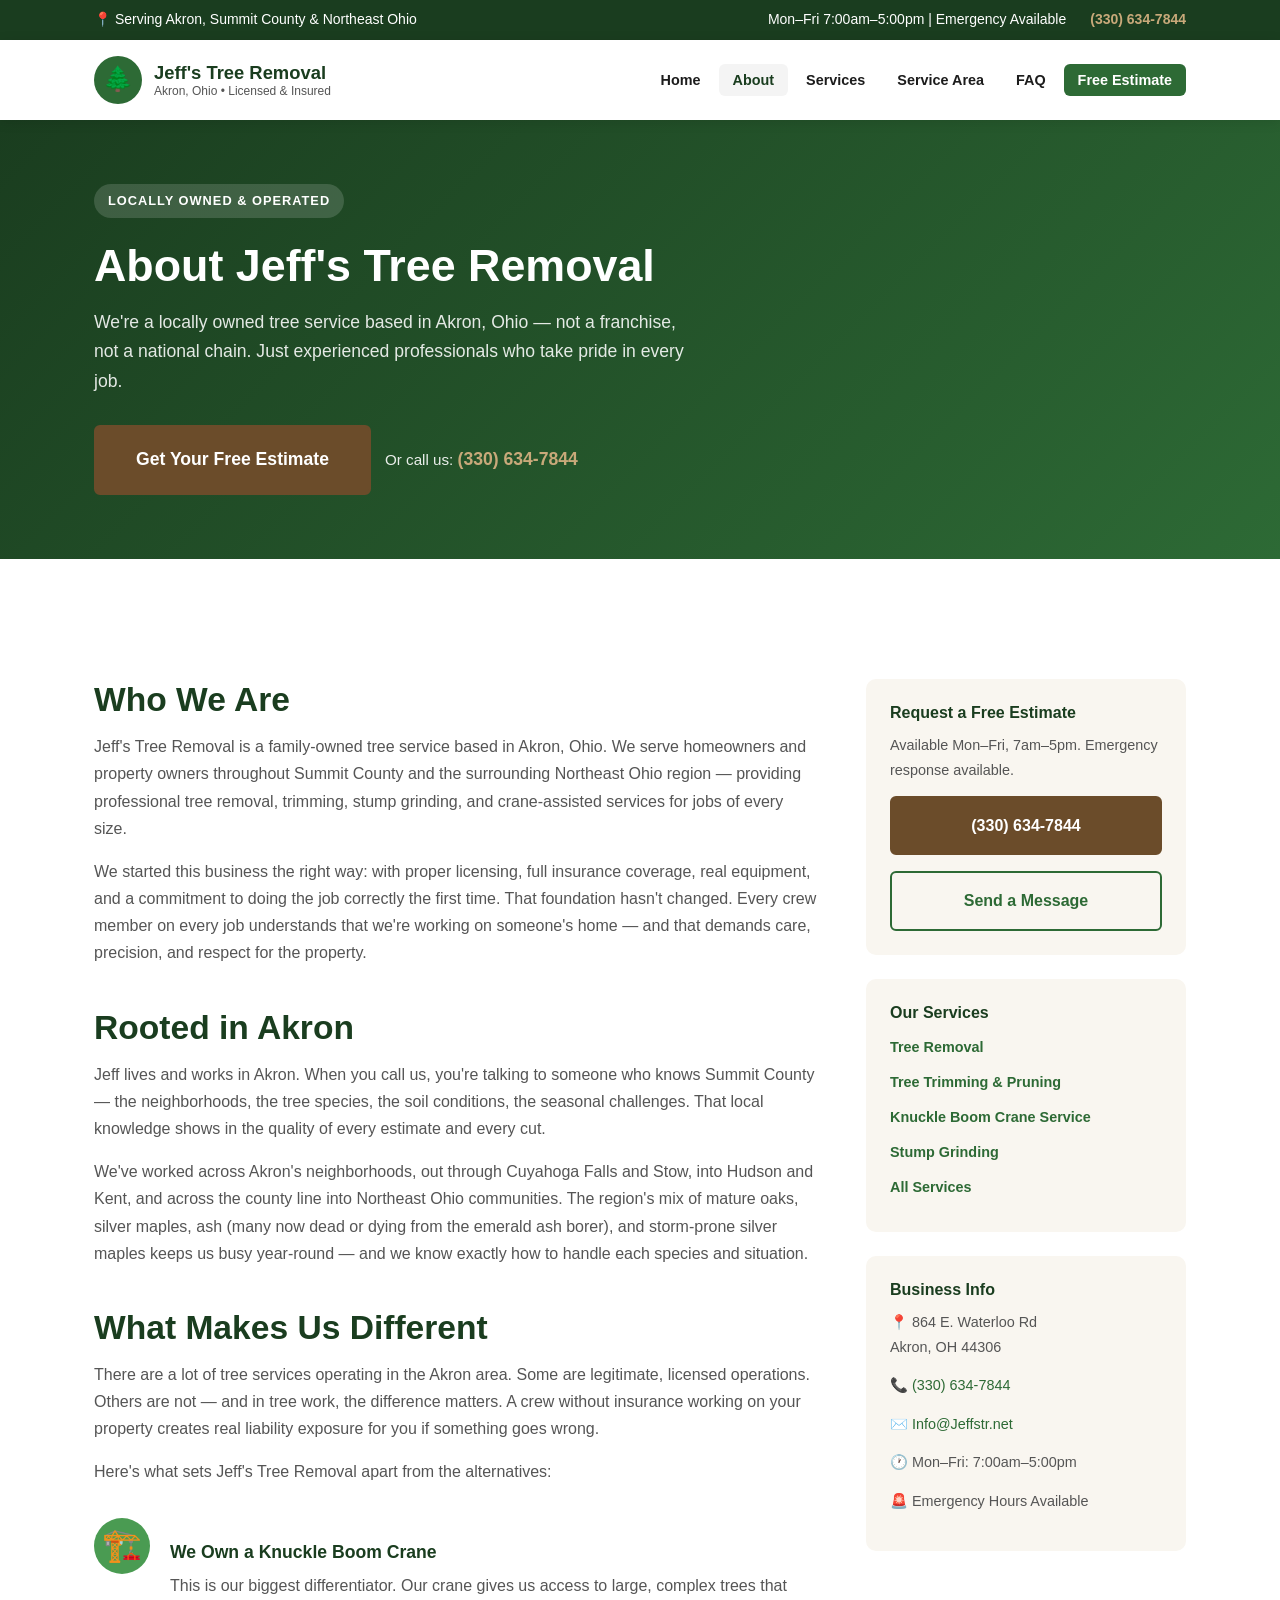
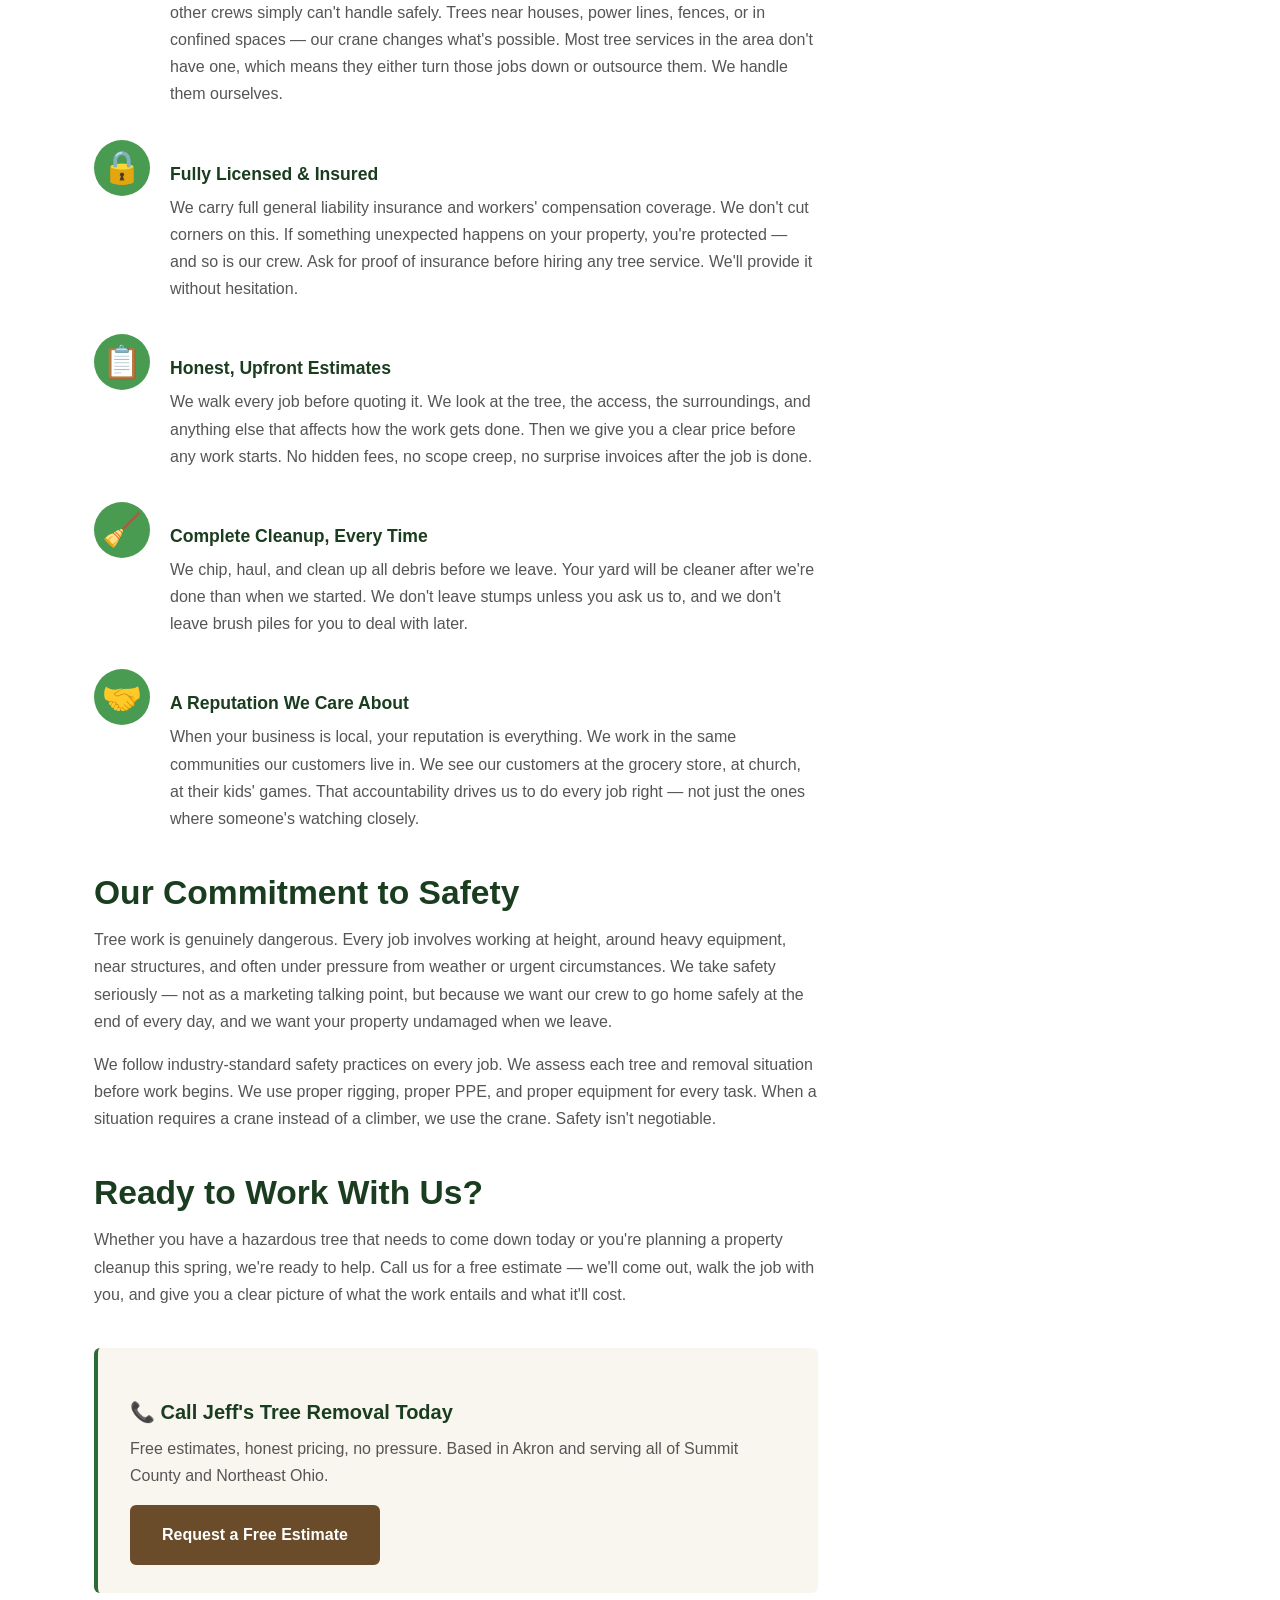
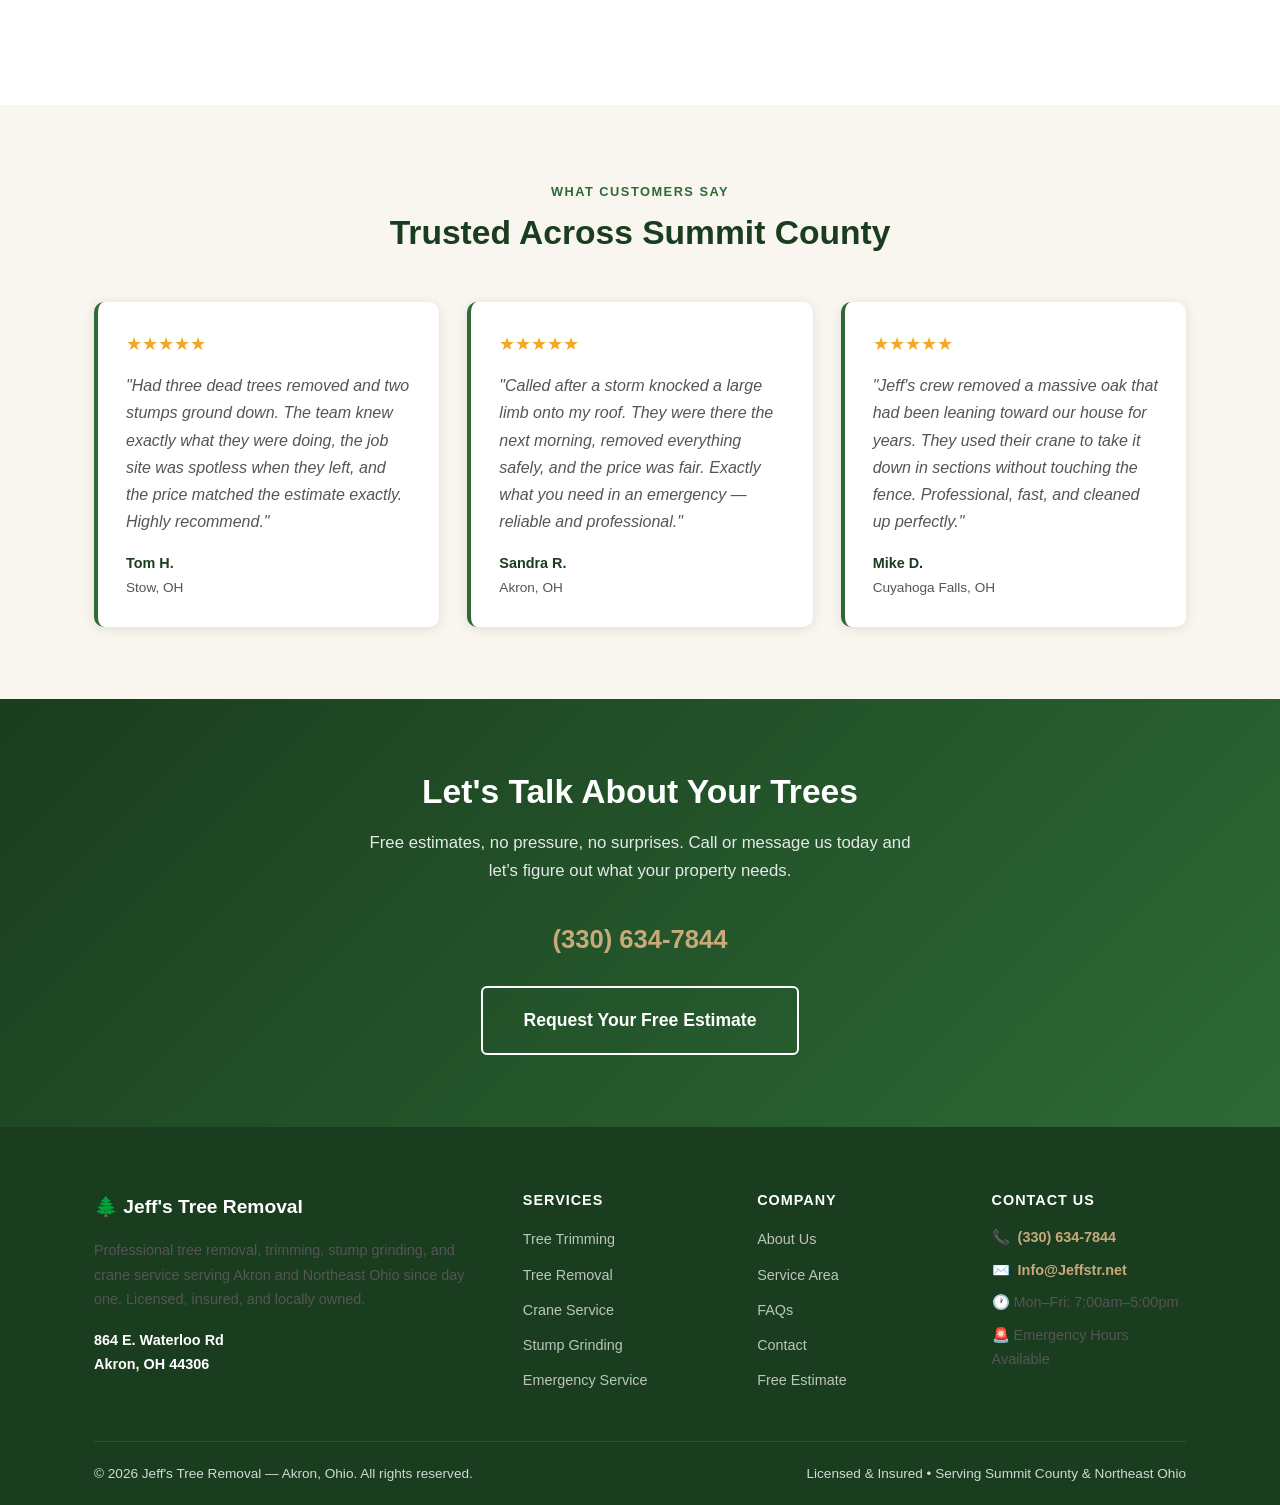
==== commit 09e0bb1e: "Sync content from Payload CMS" ====
--- a/about.html
+++ b/about.html
@@ -1,10 +1,8 @@
-<!DOCTYPE html>
-<html lang="en">
-<head>
+<!DOCTYPE html><html lang="en"><head>
   <meta charset="UTF-8">
   <meta name="viewport" content="width=device-width, initial-scale=1.0">
-  <title>About Jeff's Tree Removal | Local Akron, OH Tree Service</title>
-  <meta name="description" content="Jeff's Tree Removal is a locally owned tree service based in Akron, OH. Licensed, insured, and serving Summit County. Call (330) 634-7844 for a free estimate.">
+  <title>About Jeff's Tree Removal | Akron, Ohio Tree Service</title>
+  <meta name="description" content="Learn about Jeff's Tree Removal — Akron's locally owned and operated tree service. Licensed, insured, and committed to honest work and clean job sites.">
   <link rel="canonical" href="https://www.jeffstr.net/about.html">
   <link rel="stylesheet" href="styles.css">
 </head>
@@ -15,8 +13,8 @@
     <div class="container">
       <span>📍 Serving Akron, Summit County &amp; Northeast Ohio</span>
       <div class="topbar-items">
-        <span>Mon–Fri 7am–5pm &nbsp;|&nbsp; Emergency Available</span>
-        <a href="tel:3306347844">📞 (330) 634-7844</a>
+        <span>Mon–Fri 7:00am–5:00pm | Emergency Available</span>
+        <a href="tel:3306347844">(330) 634-7844</a>
       </div>
     </div>
   </div>
@@ -28,7 +26,7 @@
         <div class="logo-icon">🌲</div>
         <div class="logo-text">
           <div class="logo-name">Jeff's Tree Removal</div>
-          <div class="logo-tag">Akron, Ohio &bull; Licensed &amp; Insured</div>
+          <div class="logo-tag">Akron, Ohio • Licensed &amp; Insured</div>
         </div>
       </a>
       <nav>
@@ -50,8 +48,8 @@
     <div class="container">
       <div class="page-hero-content">
         <div class="hero-badge">Locally Owned &amp; Operated</div>
-        <h1>About Jeff's Tree Removal — Akron's Local Tree Experts</h1>
-        <p>We're not a franchise, not a call center, and not a crew that showed up from two states away. We're local — and that makes a difference in everything we do.</p>
+        <h1>About Jeff's Tree Removal</h1>
+        <p>We're a locally owned tree service based in Akron, Ohio — not a franchise, not a national chain. Just experienced professionals who take pride in every job.</p>
         <div class="hero-actions">
           <a href="contact.html" class="btn btn-earth btn-lg">Get Your Free Estimate</a>
           <div class="hero-phone">Or call us: <a href="tel:3306347844">(330) 634-7844</a></div>
@@ -132,7 +130,7 @@
         <div class="sidebar-card">
           <h3>Request a Free Estimate</h3>
           <p>Available Mon–Fri, 7am–5pm. Emergency response available.</p>
-          <a href="tel:3306347844" class="btn btn-earth btn-block">📞 (330) 634-7844</a>
+          <a href="tel:3306347844" class="btn btn-earth btn-block">(330) 634-7844</a>
           <a href="contact.html" class="btn btn-outline btn-block mt-1">Send a Message</a>
         </div>
         <div class="sidebar-card">
@@ -165,25 +163,24 @@
         <h2>Trusted Across Summit County</h2>
       </div>
       <div class="testimonials-grid">
-        <div class="testimonial-card">
-          <div class="testimonial-stars">★★★★★</div>
-          <p class="testimonial-text">"Jeff's crew removed a massive oak that had been leaning toward our house for years. They used their crane to take it down in sections without touching the fence. Professional, fast, and cleaned up perfectly."</p>
-          <div class="testimonial-author">Mike D.</div>
-          <div class="testimonial-location">Cuyahoga Falls, OH</div>
-        </div>
-        <div class="testimonial-card">
-          <div class="testimonial-stars">★★★★★</div>
-          <p class="testimonial-text">"Called after a storm knocked a large limb onto my roof. They were there the next morning, removed everything safely, and the price was fair. Exactly what you need in an emergency."</p>
-          <div class="testimonial-author">Sandra R.</div>
-          <div class="testimonial-location">Akron, OH</div>
-        </div>
-        <div class="testimonial-card">
-          <div class="testimonial-stars">★★★★★</div>
-          <p class="testimonial-text">"Had three dead trees removed and two stumps ground down. The team knew exactly what they were doing, the job site was spotless when they left, and the price matched the estimate exactly."</p>
-          <div class="testimonial-author">Tom H.</div>
-          <div class="testimonial-location">Stow, OH</div>
-        </div>
-      </div>
+      <div class="testimonial-card">
+        <div class="testimonial-stars">★★★★★</div>
+        <p class="testimonial-text">"Had three dead trees removed and two stumps ground down. The team knew exactly what they were doing, the job site was spotless when they left, and the price matched the estimate exactly. Highly recommend."</p>
+        <div class="testimonial-author">Tom H.</div>
+        <div class="testimonial-location">Stow, OH</div>
+      </div>
+      <div class="testimonial-card">
+        <div class="testimonial-stars">★★★★★</div>
+        <p class="testimonial-text">"Called after a storm knocked a large limb onto my roof. They were there the next morning, removed everything safely, and the price was fair. Exactly what you need in an emergency — reliable and professional."</p>
+        <div class="testimonial-author">Sandra R.</div>
+        <div class="testimonial-location">Akron, OH</div>
+      </div>
+      <div class="testimonial-card">
+        <div class="testimonial-stars">★★★★★</div>
+        <p class="testimonial-text">"Jeff's crew removed a massive oak that had been leaning toward our house for years. They used their crane to take it down in sections without touching the fence. Professional, fast, and cleaned up perfectly."</p>
+        <div class="testimonial-author">Mike D.</div>
+        <div class="testimonial-location">Cuyahoga Falls, OH</div>
+      </div></div>
     </div>
   </section>
 
@@ -240,10 +237,11 @@
     <div class="container">
       <div class="footer-bottom">
         <span>© 2026 Jeff's Tree Removal — Akron, Ohio. All rights reserved.</span>
-        <span>Licensed &amp; Insured &bull; Serving Summit County &amp; Northeast Ohio</span>
+        <span>Licensed &amp; Insured • Serving Summit County &amp; Northeast Ohio</span>
       </div>
     </div>
   </footer>
 
-</body>
-</html>
+
+
+</body></html>
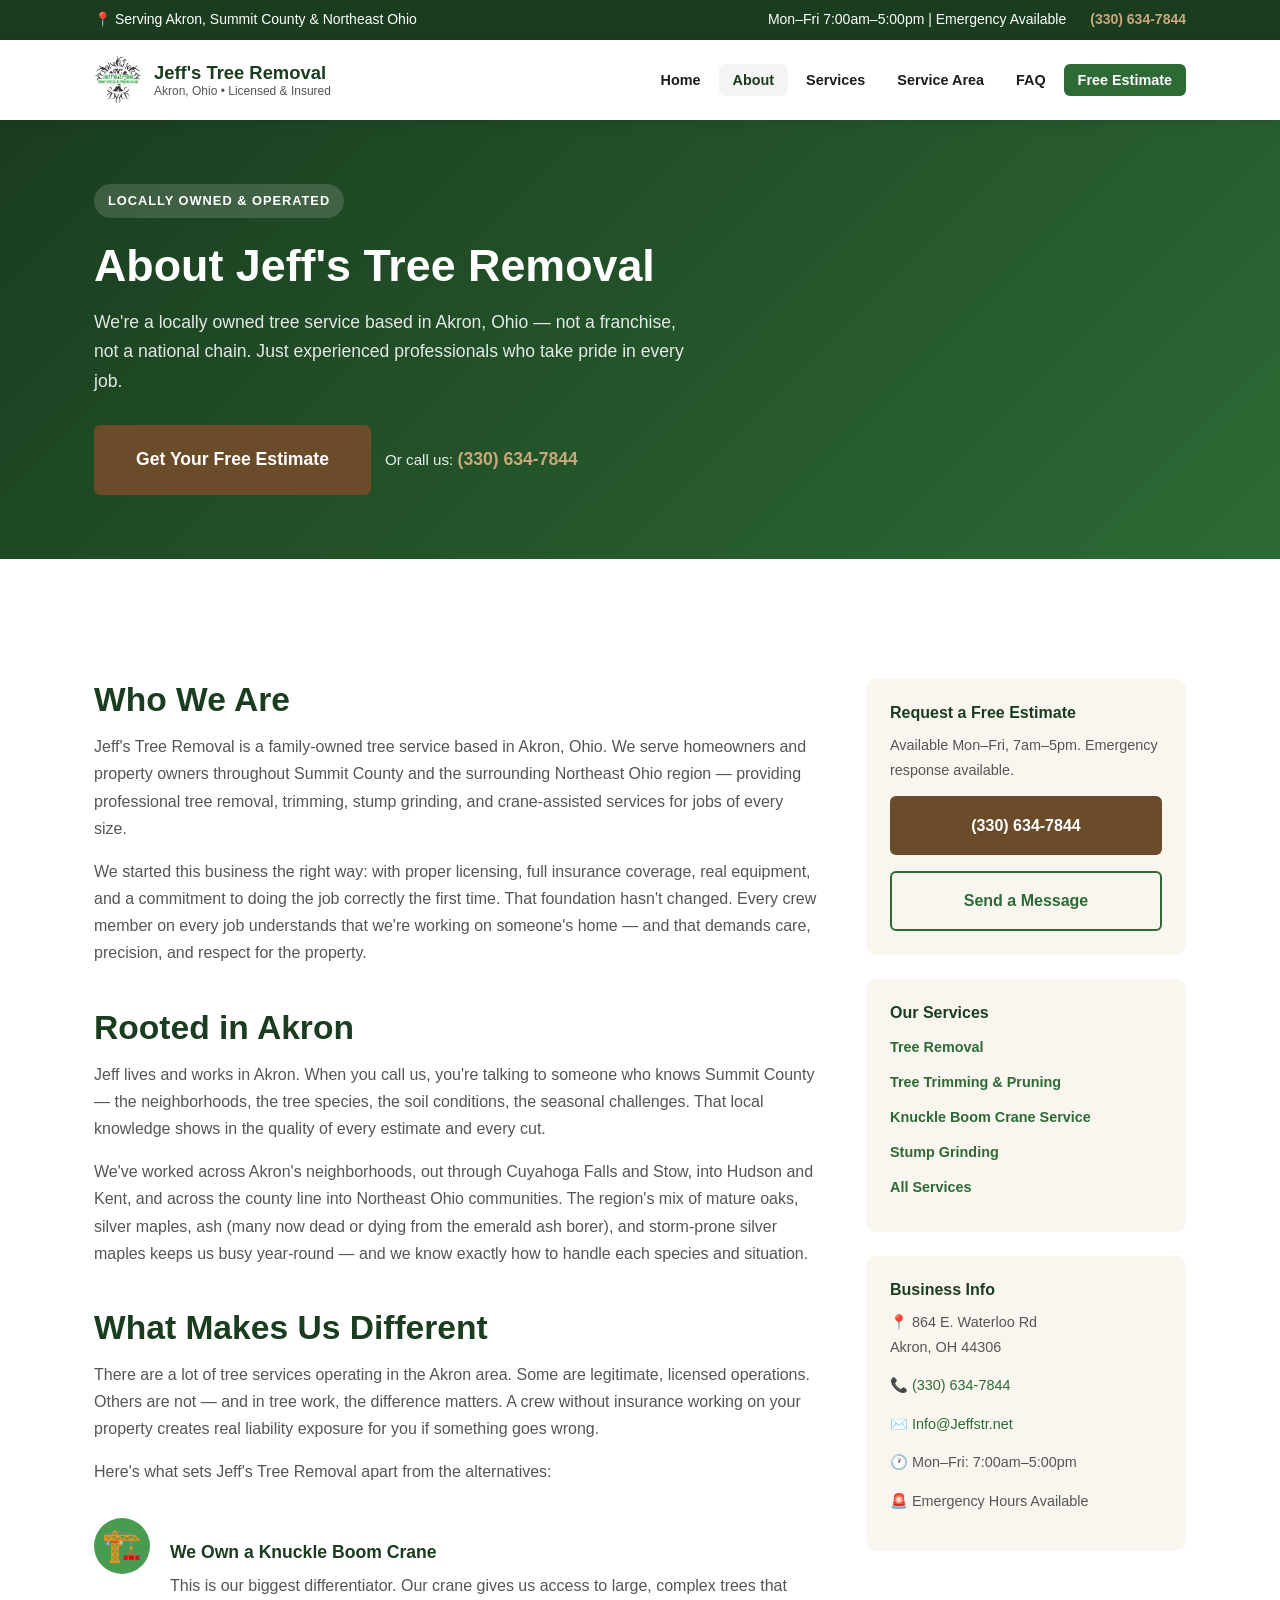
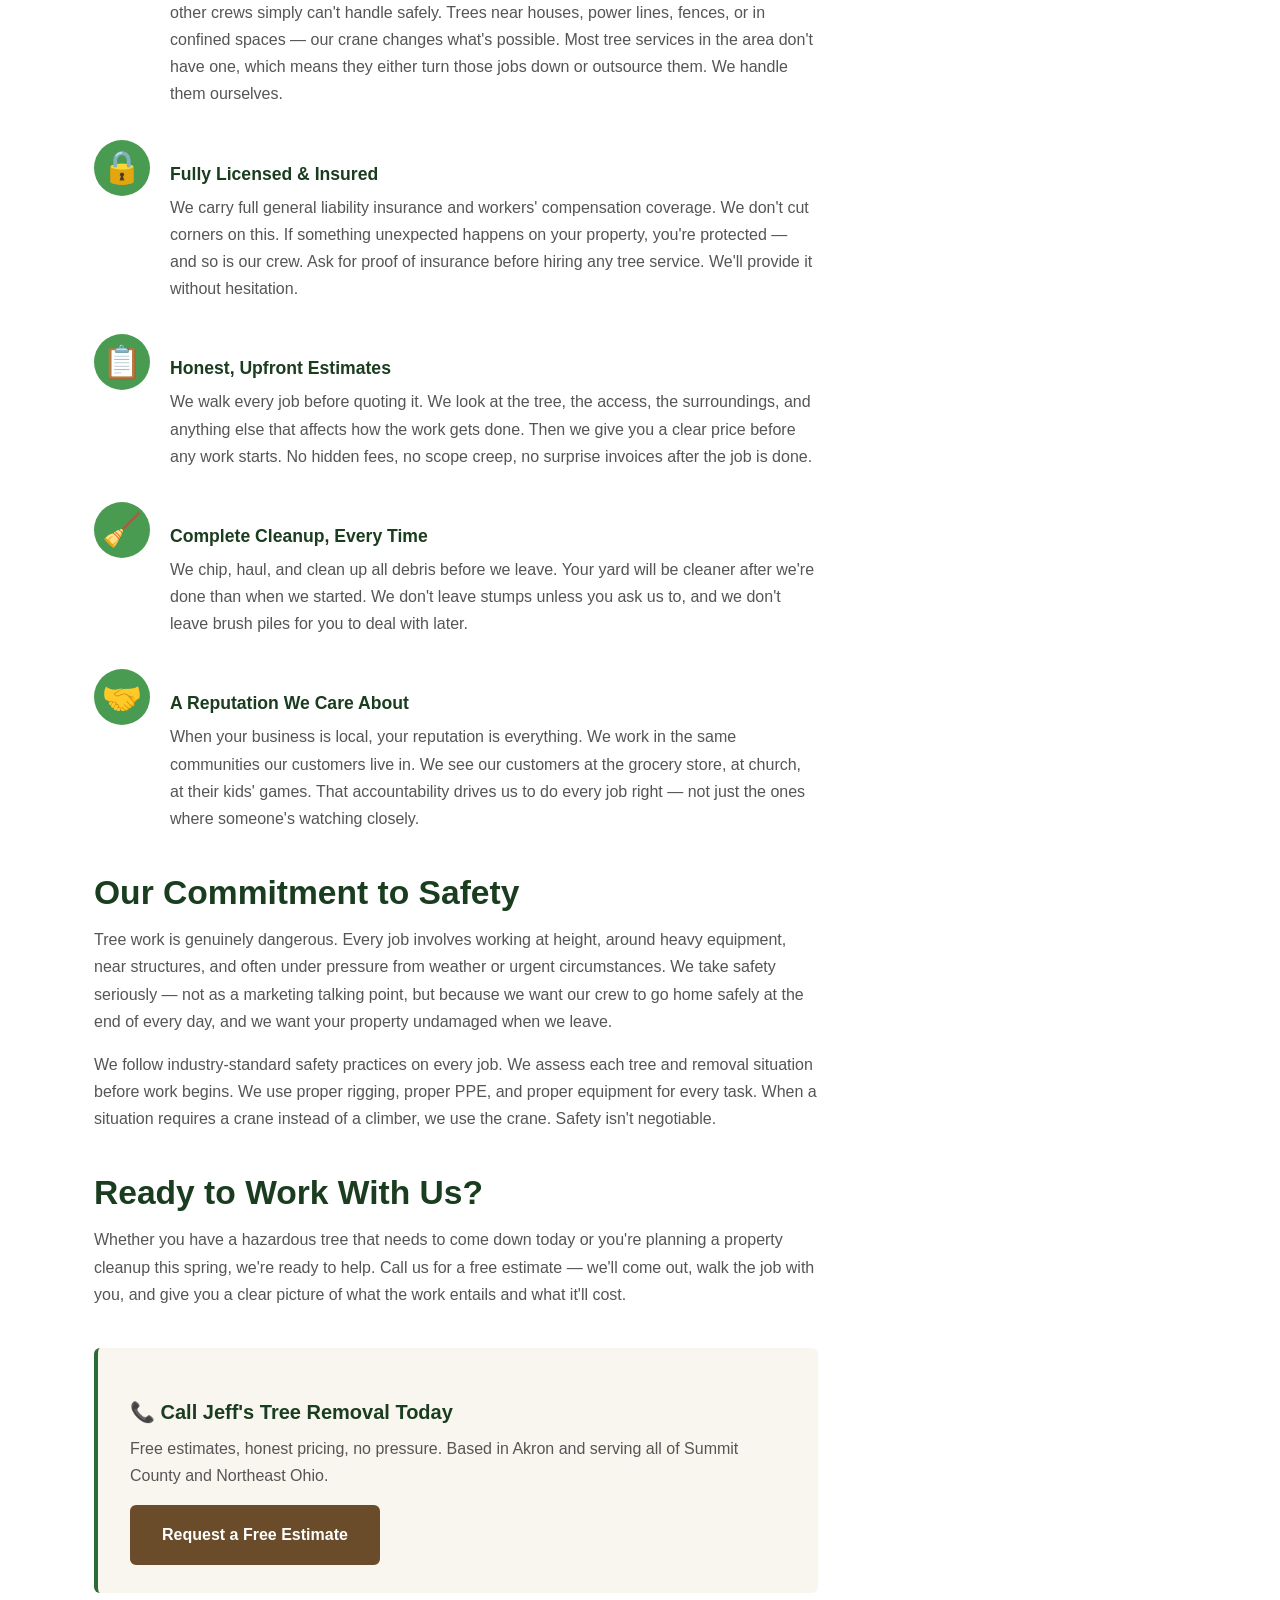
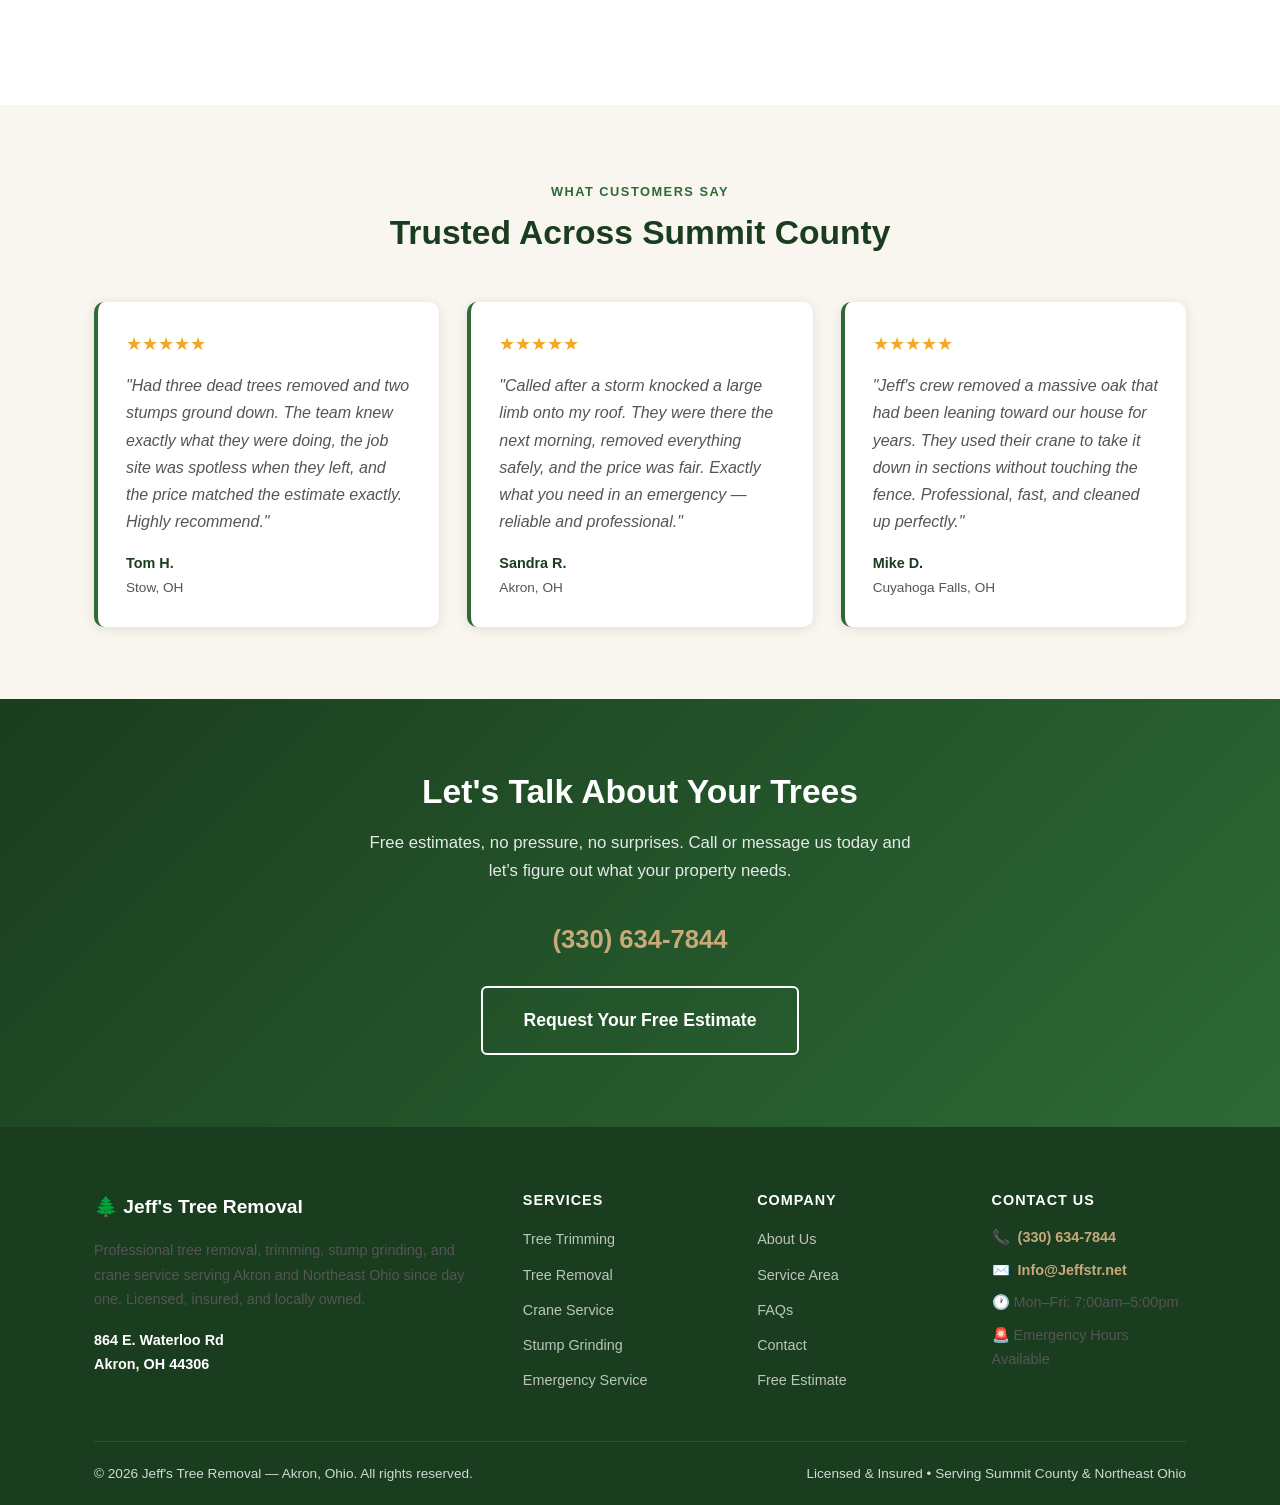
==== commit 4a25a42b: "Add hero bg image and real logo from current site" ====
--- a/about.html
+++ b/about.html
@@ -3,7 +3,15 @@
   <meta name="viewport" content="width=device-width, initial-scale=1.0">
   <title>About Jeff's Tree Removal | Akron, Ohio Tree Service</title>
   <meta name="description" content="Learn about Jeff's Tree Removal — Akron's locally owned and operated tree service. Licensed, insured, and committed to honest work and clean job sites.">
-  <link rel="canonical" href="https://www.jeffstr.net/about.html">
+  <link rel="canonical" href="https://www.jeffstr.net/about">
+  <meta property="og:type" content="website">
+  <meta property="og:url" content="https://www.jeffstr.net/about">
+  <meta property="og:title" content="About Jeff's Tree Removal | Akron, Ohio Tree Service">
+  <meta property="og:description" content="Learn about Jeff's Tree Removal — Akron's locally owned and operated tree service. Licensed, insured, and committed to honest work and clean job sites.">
+  <meta property="og:site_name" content="Jeff's Tree Removal">
+  <meta name="twitter:card" content="summary">
+  <meta name="twitter:title" content="About Jeff's Tree Removal | Akron, Ohio Tree Service">
+  <meta name="twitter:description" content="Learn about Jeff's Tree Removal — Akron's locally owned and operated tree service. Licensed, insured, and committed to honest work and clean job sites.">
   <link rel="stylesheet" href="styles.css">
 </head>
 <body>
@@ -23,7 +31,7 @@
   <header class="site-header">
     <div class="header-inner">
       <a href="index.html" class="site-logo">
-        <div class="logo-icon">🌲</div>
+        <div class="logo-icon"><img src="images/logo.png" alt="Jeff's Tree Removal" /></div>
         <div class="logo-text">
           <div class="logo-name">Jeff's Tree Removal</div>
           <div class="logo-tag">Akron, Ohio • Licensed &amp; Insured</div>
--- a/styles.css
+++ b/styles.css
@@ -69,7 +69,8 @@
 .site-header { background: var(--white); box-shadow: var(--shadow); position: sticky; top: 0; z-index: 1000; }
 .header-inner { display: flex; align-items: center; justify-content: space-between; padding: 16px 24px; max-width: 1140px; margin: 0 auto; }
 .site-logo { display: flex; align-items: center; gap: 12px; text-decoration: none !important; }
-.site-logo .logo-icon { width: 48px; height: 48px; background: var(--green-mid); border-radius: 50%; display: flex; align-items: center; justify-content: center; color: white; font-size: 1.5rem; }
+.site-logo .logo-icon { width: 48px; height: 48px; display: flex; align-items: center; justify-content: center; }
+.site-logo .logo-icon img { width: 48px; height: 48px; object-fit: contain; }
 .site-logo .logo-text { line-height: 1.2; }
 .site-logo .logo-name { font-size: 1.15rem; font-weight: 700; color: var(--green-dark); }
 .site-logo .logo-tag { font-size: 0.75rem; color: var(--gray-text); }
@@ -82,7 +83,7 @@
 
 /* Hero */
 .hero { background: linear-gradient(135deg, var(--green-dark) 0%, var(--green-mid) 60%, #3a7a40 100%); color: var(--white); padding: 96px 0 80px; position: relative; overflow: hidden; }
-.hero::before { content: ''; position: absolute; inset: 0; background: url("data:image/svg+xml,%3Csvg width='60' height='60' viewBox='0 0 60 60' xmlns='http://www.w3.org/2000/svg'%3E%3Cg fill='none' fill-rule='evenodd'%3E%3Cg fill='%23ffffff' fill-opacity='0.03'%3E%3Cpath d='M36 34v-4h-2v4h-4v2h4v4h2v-4h4v-2h-4zm0-30V0h-2v4h-4v2h4v4h2V6h4V4h-4zM6 34v-4H4v4H0v2h4v4h2v-4h4v-2H6zM6 4V0H4v4H0v2h4v4h2V6h4V4H6z'/%3E%3C/g%3E%3C/g%3E%3C/svg%3E"); }
+.hero::before { content: ''; position: absolute; inset: 0; background: url('images/hero-bg.jpg') center center / cover no-repeat; opacity: 0.22; }
 .hero .container { position: relative; z-index: 1; }
 .hero-content { max-width: 640px; }
 .hero-badge { display: inline-block; background: rgba(255,255,255,0.15); color: var(--white); padding: 6px 14px; border-radius: 20px; font-size: 0.8rem; font-weight: 700; text-transform: uppercase; letter-spacing: 1px; margin-bottom: 20px; }
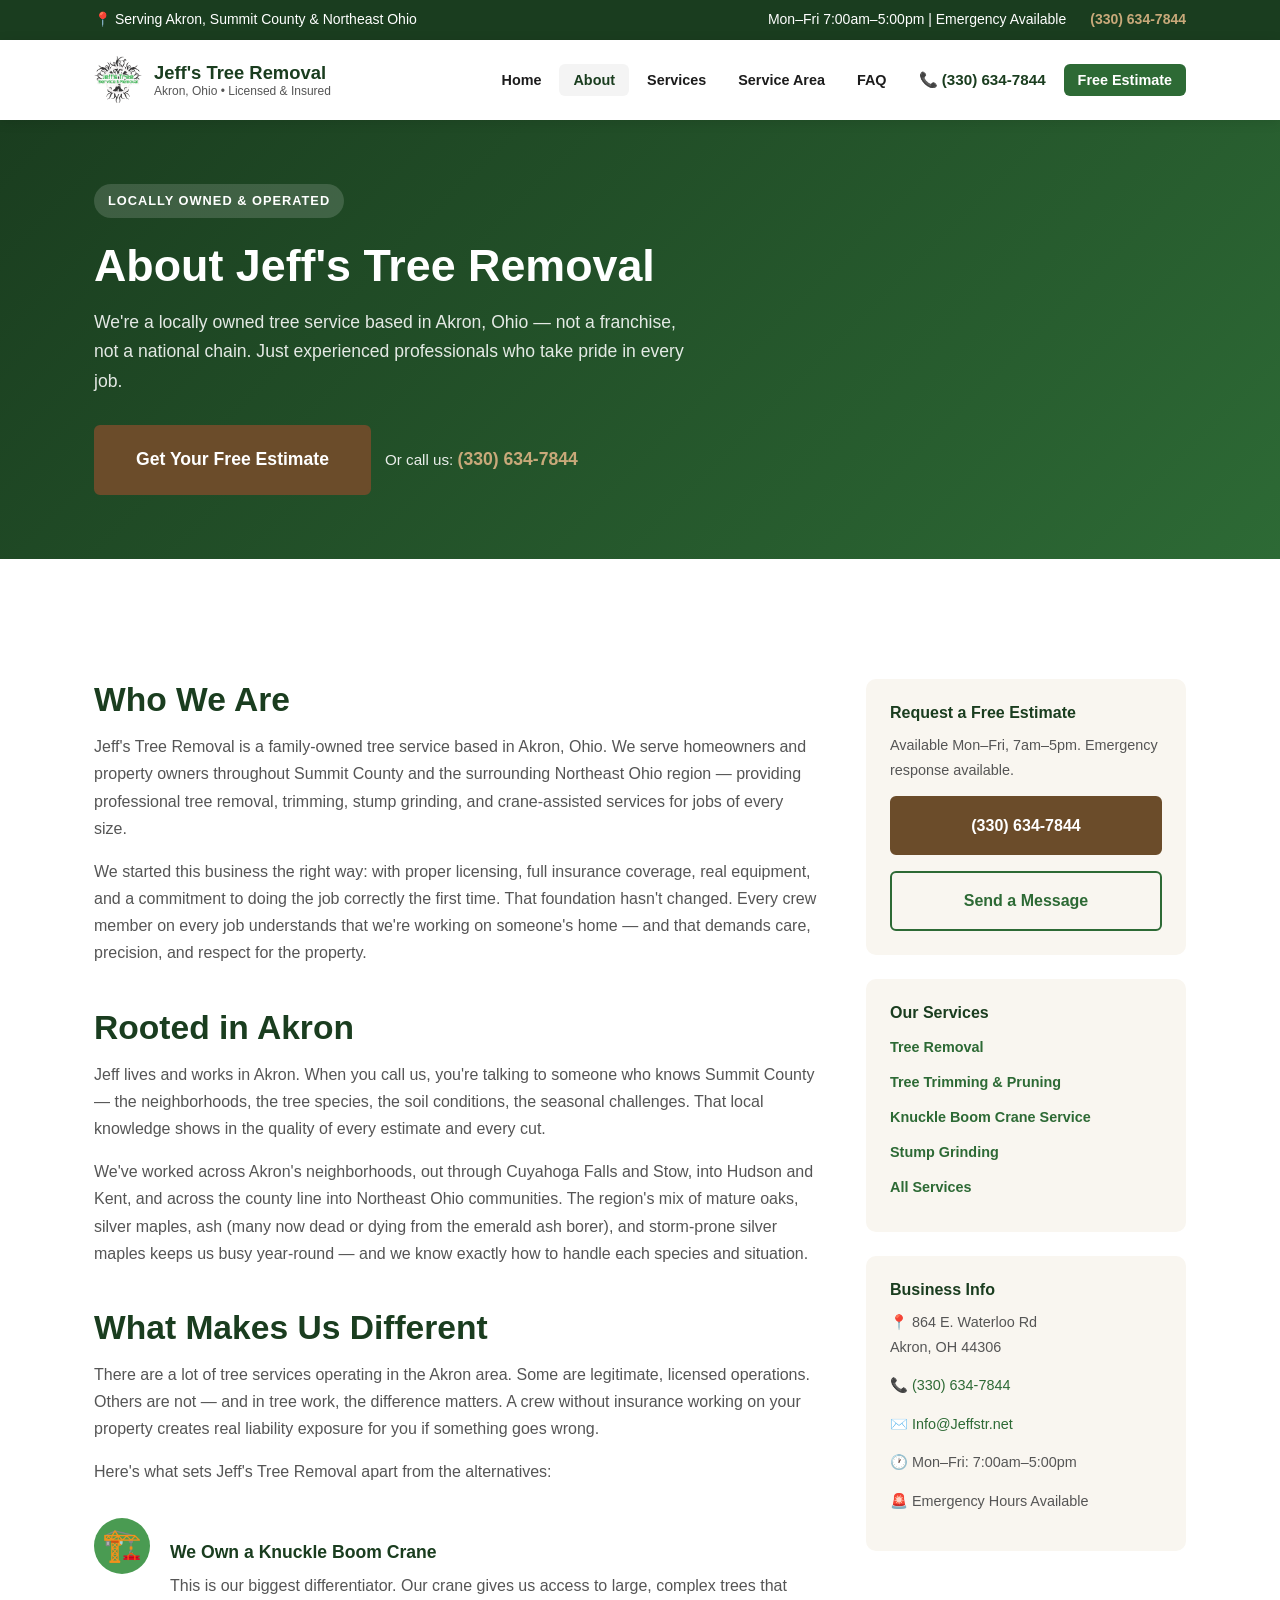
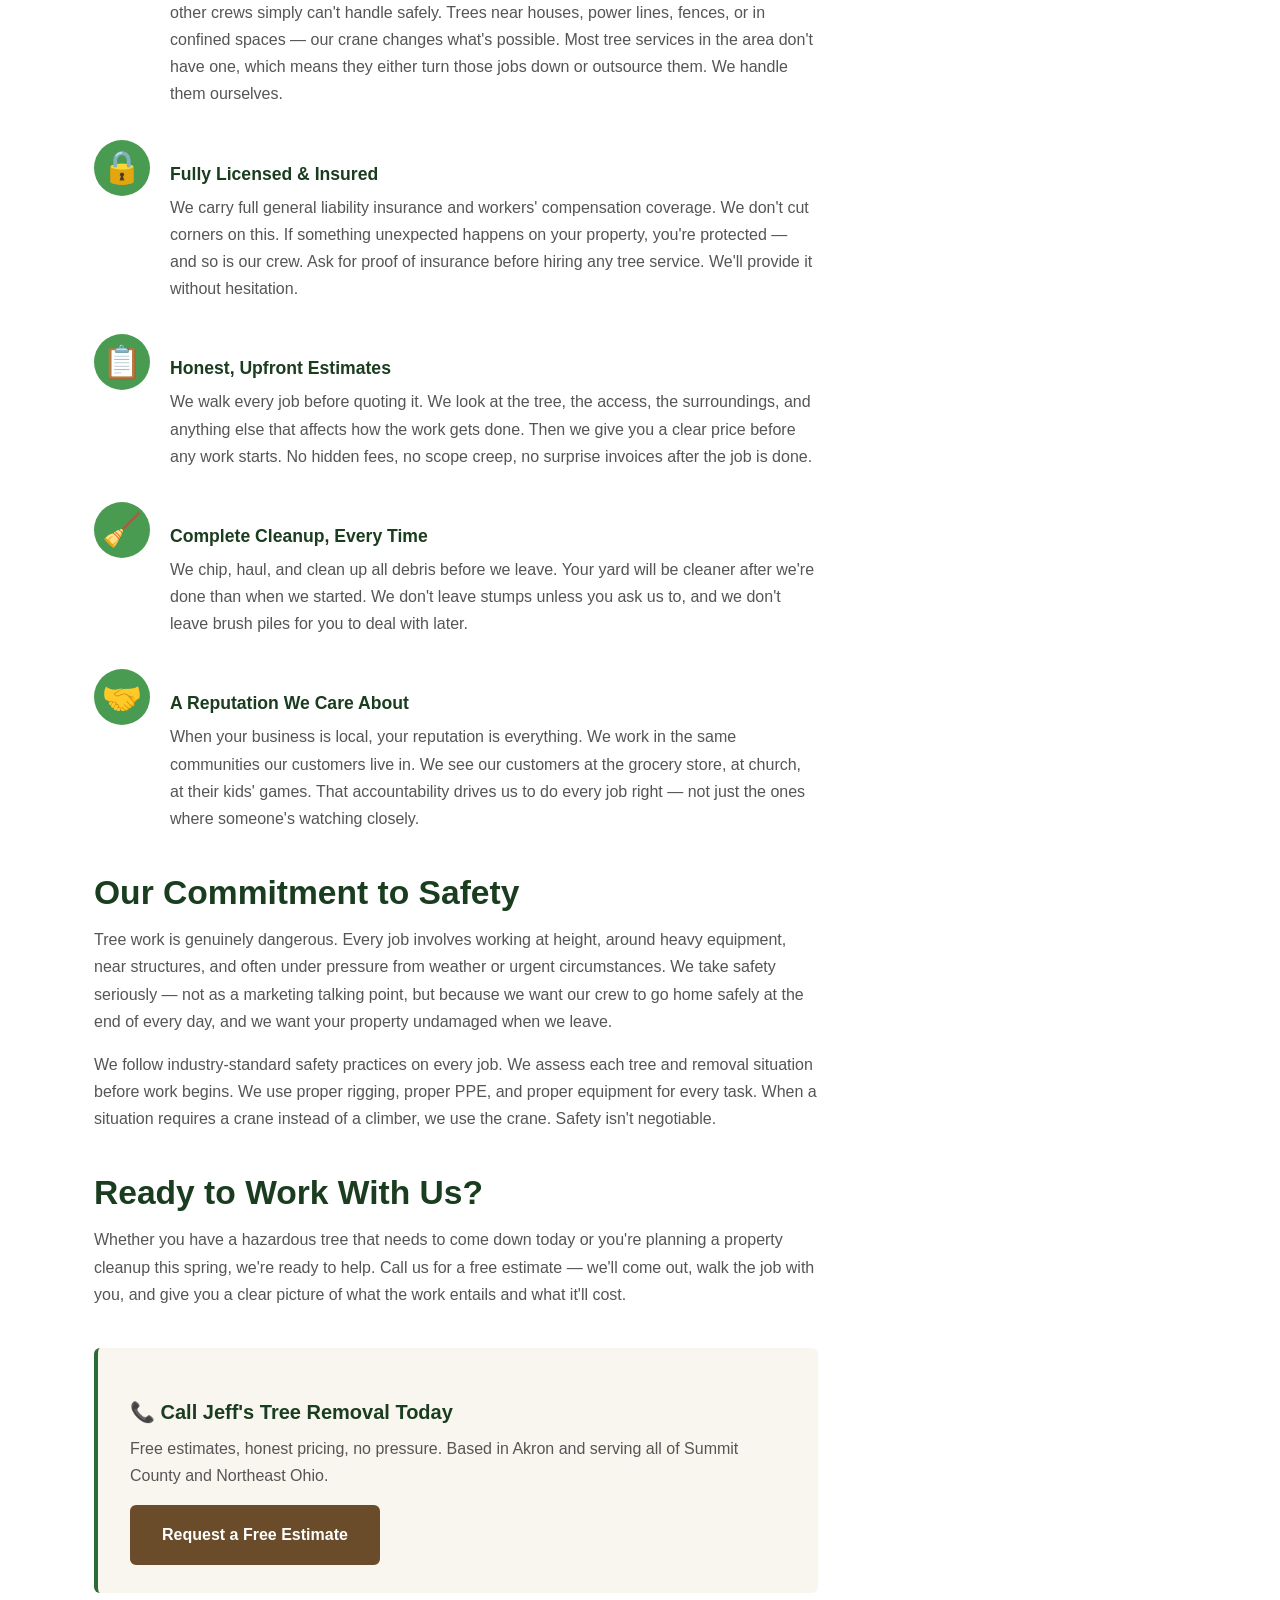
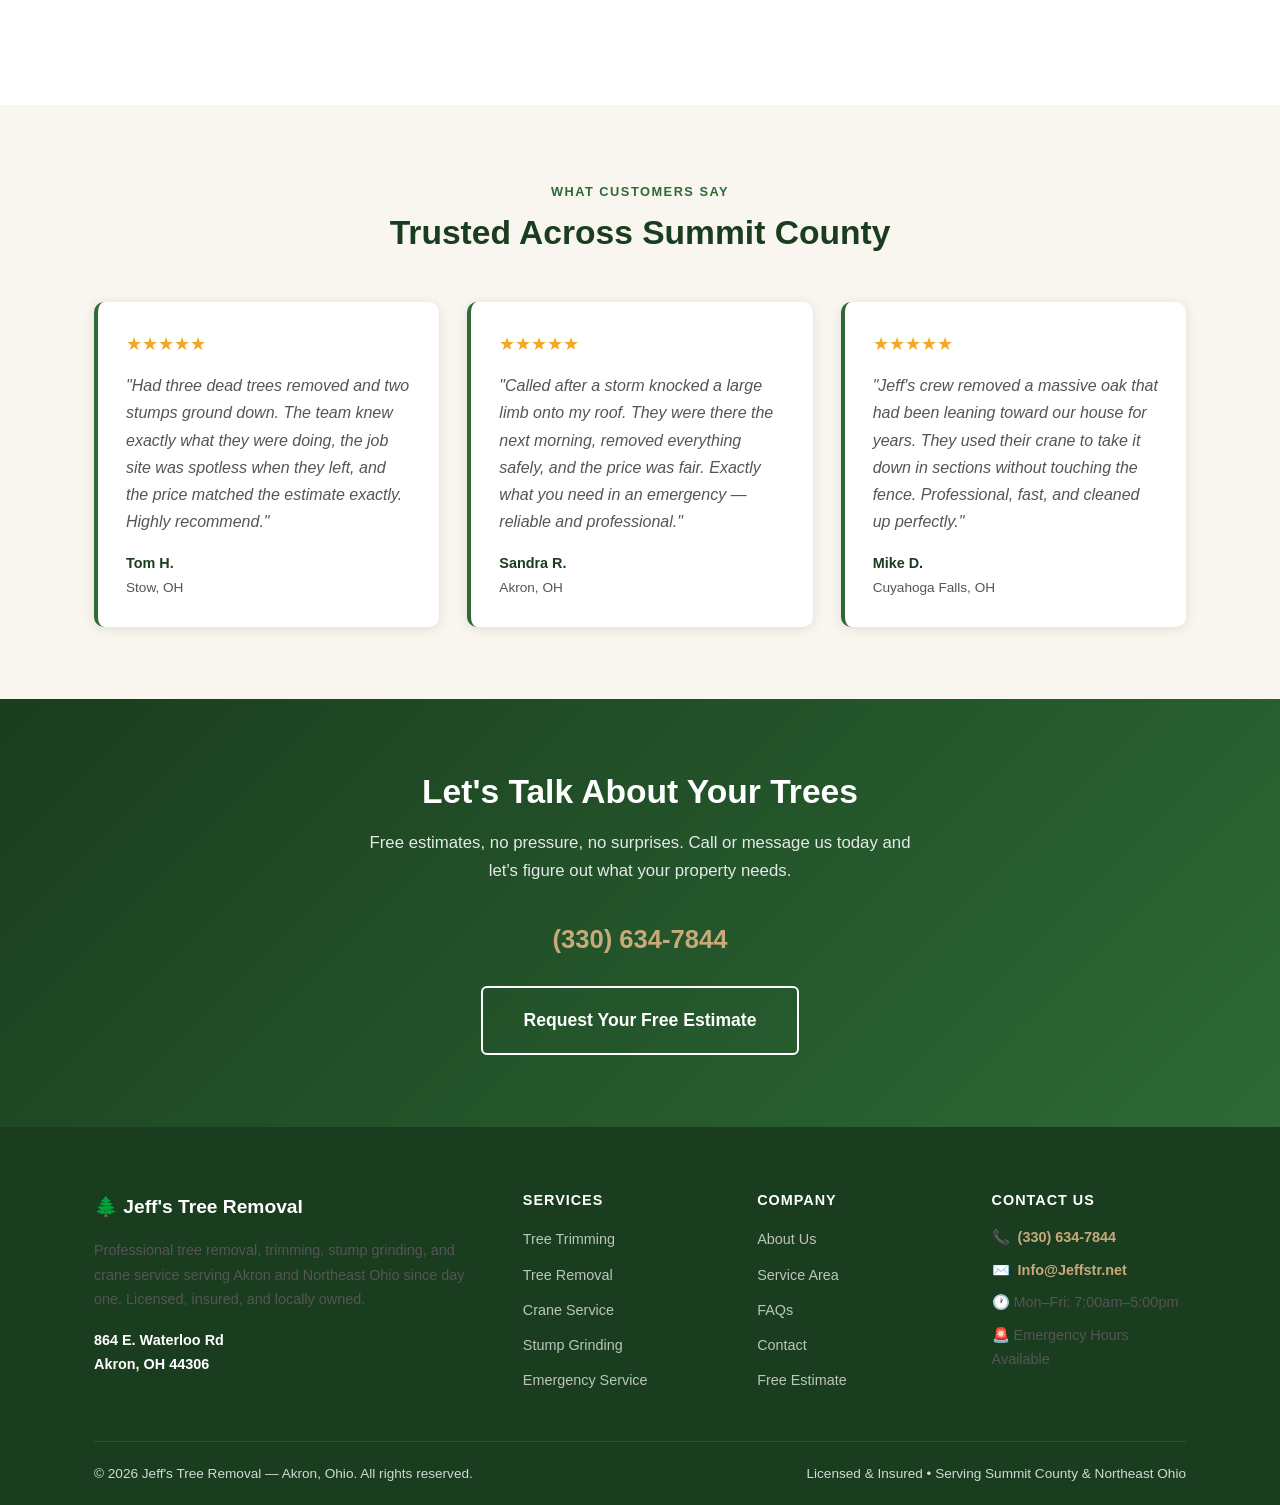
==== commit 914f8f7f: "Add sticky phone number to nav bar" ====
--- a/about.html
+++ b/about.html
@@ -45,7 +45,7 @@
           <li><a href="services.html">Services</a></li>
           <li><a href="service-area.html">Service Area</a></li>
           <li><a href="faq.html">FAQ</a></li>
-          <li><a href="contact.html" class="nav-cta">Free Estimate</a></li>
+          <li class="nav-phone"><a href="tel:3306347844">📞 (330) 634-7844</a></li><li><a href="contact.html" class="nav-cta">Free Estimate</a></li>
         </ul>
       </nav>
     </div>
--- a/styles.css
+++ b/styles.css
@@ -79,6 +79,8 @@
 nav a:hover, nav a.active { background: var(--gray-light); color: var(--green-dark); text-decoration: none; }
 .nav-cta { background: var(--green-mid) !important; color: var(--white) !important; border-radius: var(--radius) !important; }
 .nav-cta:hover { background: var(--green-dark) !important; }
+.nav-phone a { color: var(--green-dark) !important; font-weight: 700; font-size: 0.95rem; white-space: nowrap; text-decoration: none !important; }
+.nav-phone a:hover { color: var(--green-mid) !important; text-decoration: none !important; }
 .menu-toggle { display: none; background: none; border: none; font-size: 1.5rem; cursor: pointer; color: var(--green-dark); }
 
 /* Hero */
